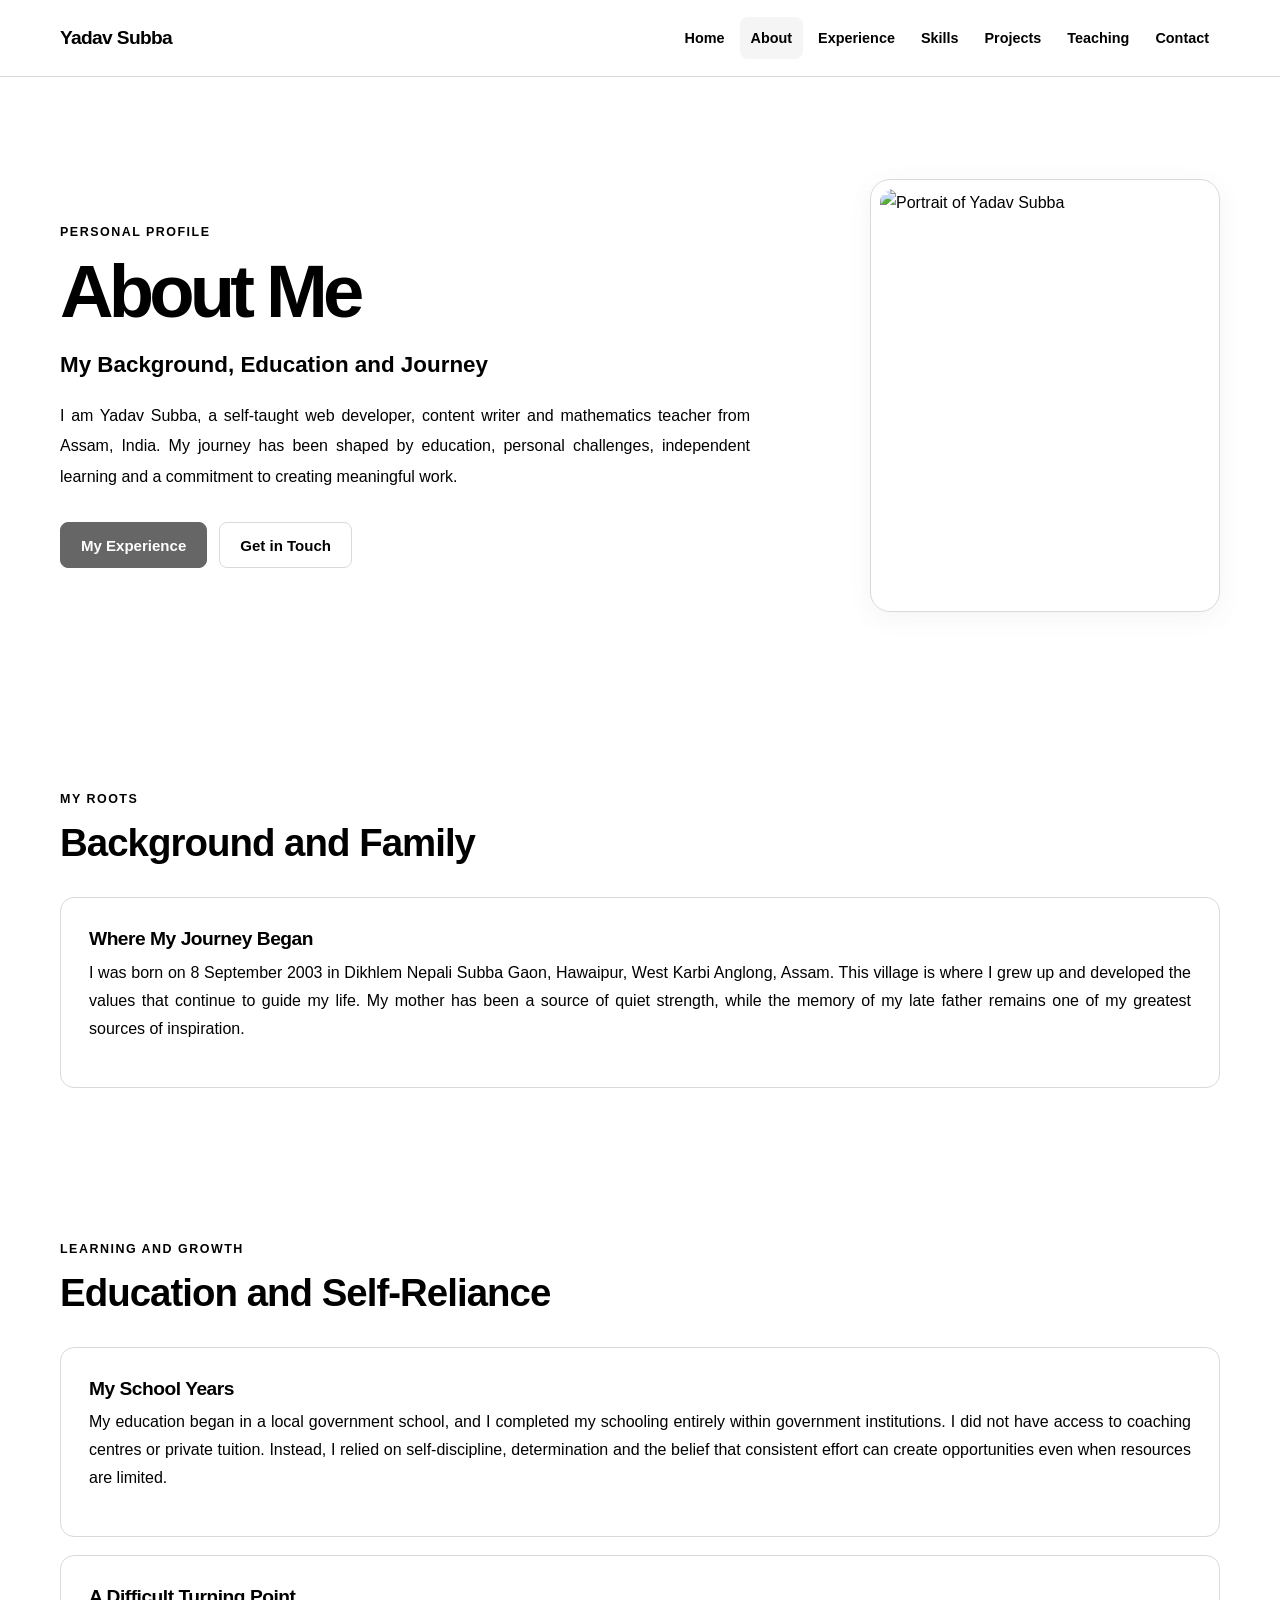
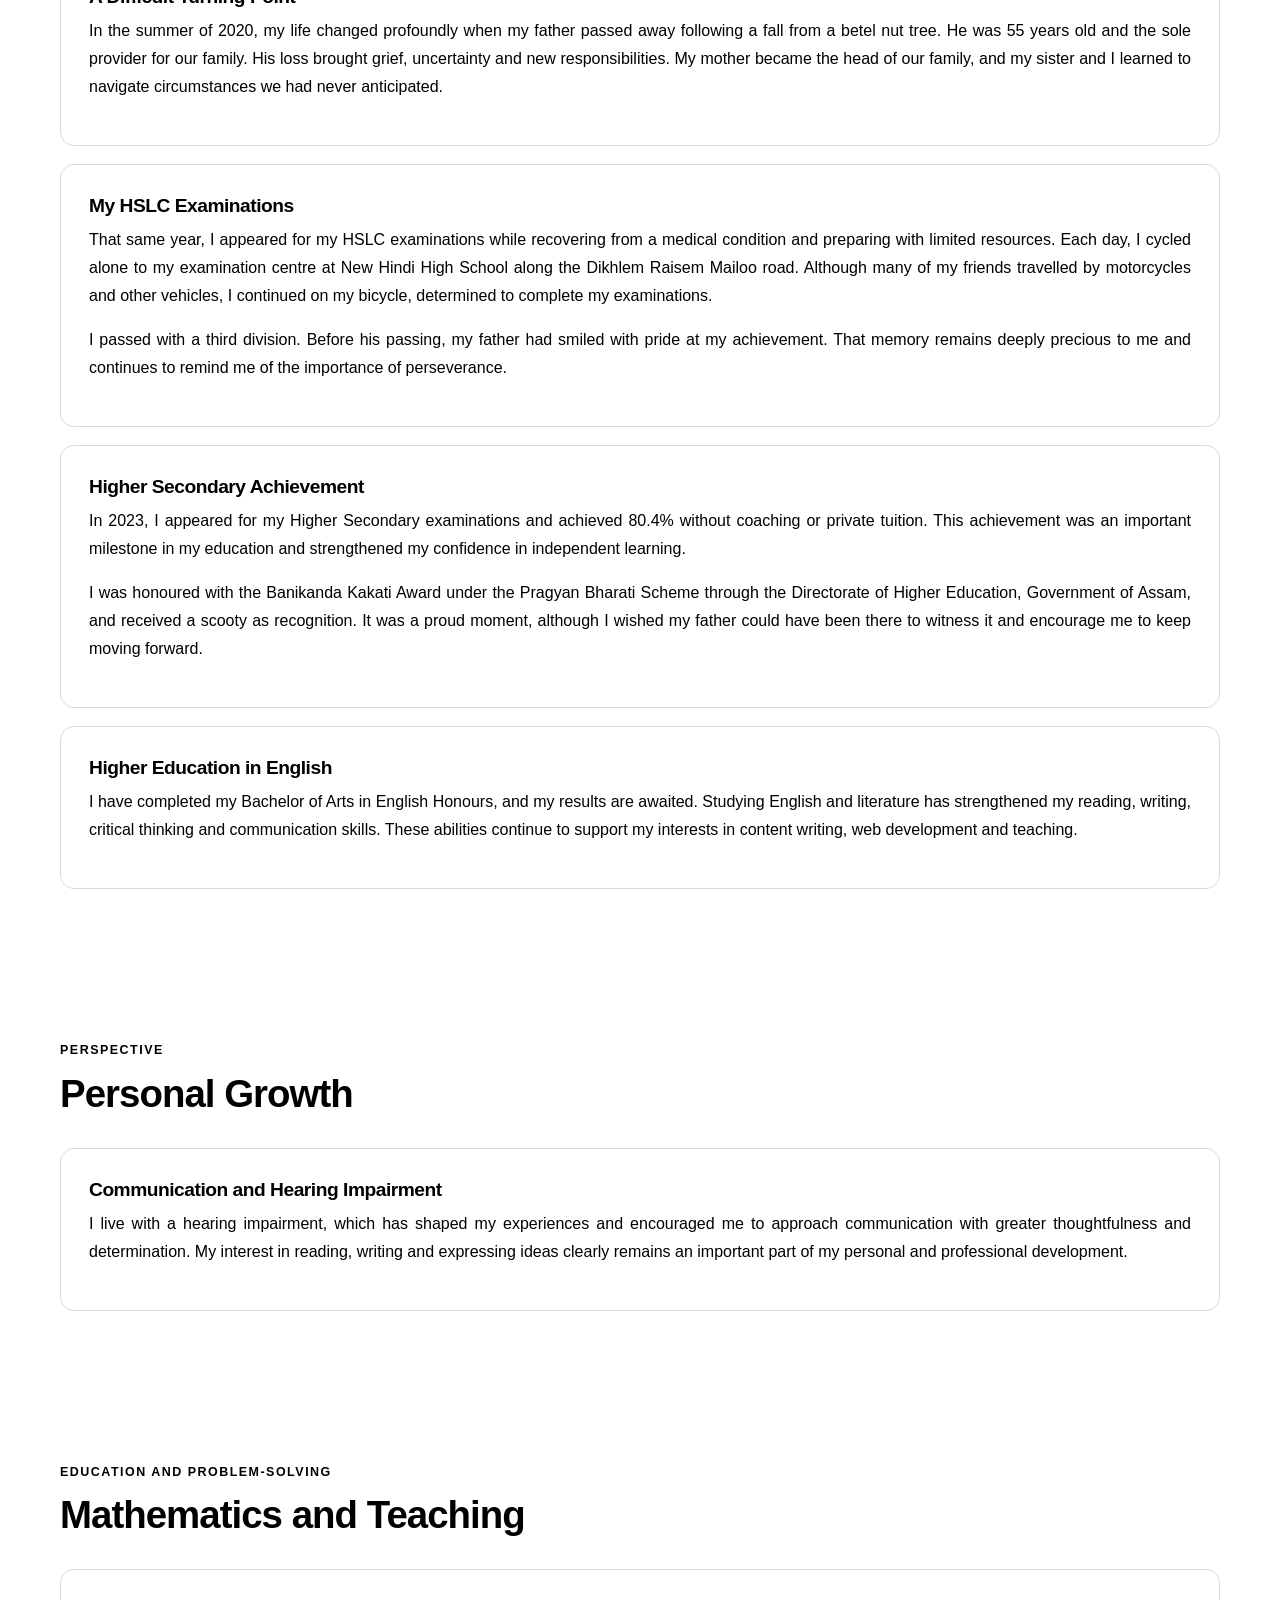
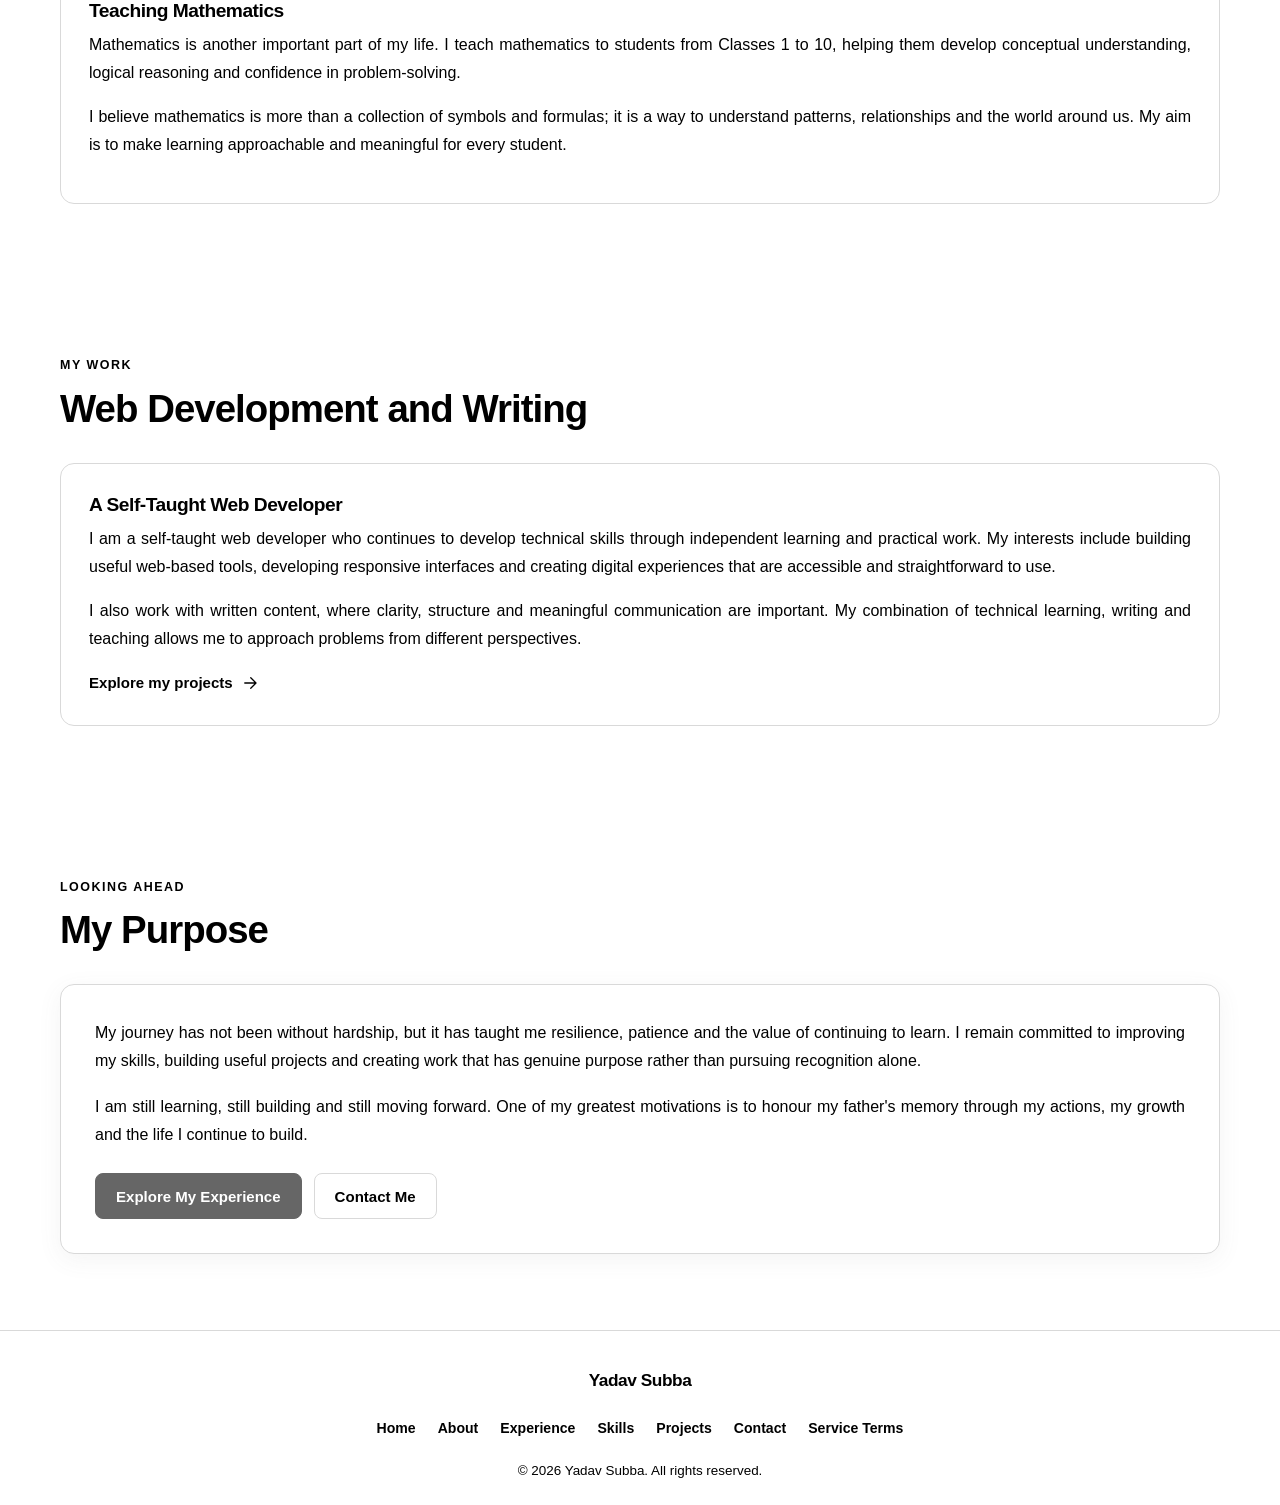
==== about.html @ b0d164ab "Create about.html" ====
<!DOCTYPE html>
<html lang="en">
<head>
  <meta charset="UTF-8">
  <meta name="viewport" content="width=device-width, initial-scale=1.0">

  <title>About Yadav Subba | Background, Education & Journey</title>
  <meta
    name="description"
    content="Learn about Yadav Subba's background, education, personal journey, web development interests, writing and mathematics teaching."
  >
  <meta name="author" content="Yadav Subba">
  <meta name="robots" content="index, follow, max-image-preview:large">
  <meta name="theme-color" content="#FFFFFF">

  <link
    rel="canonical"
    href="https://yadav150.github.io/yadav-subba/about.html"
  >

  <meta property="og:type" content="profile">
  <meta property="og:title" content="About Yadav Subba">
  <meta
    property="og:description"
    content="Discover my background, education, experiences and professional interests."
  >
  <meta
    property="og:url"
    content="https://yadav150.github.io/yadav-subba/about.html"
  >
  <meta
    property="og:image"
    content="https://i.postimg.cc/CL4prhp1/Untitled-design.png"
  >
  <meta property="og:image:alt" content="Portrait of Yadav Subba">

  <meta name="twitter:card" content="summary_large_image">
  <meta name="twitter:title" content="About Yadav Subba">
  <meta
    name="twitter:description"
    content="My background, education, experiences and journey of continuous learning."
  >
  <meta
    name="twitter:image"
    content="https://i.postimg.cc/CL4prhp1/Untitled-design.png"
  >

  <link rel="preconnect" href="https://i.postimg.cc">
  <link rel="stylesheet" href="style.css">
  <script src="script.js" defer></script>
</head>

<body>
  <a class="skip-link" href="#main-content">Skip to main content</a>

  <!-- Consistent portfolio header -->
  <header class="site-header">
    <div class="header-inner">
      <a class="site-title" href="index.html" aria-label="Yadav Subba home">
        Yadav Subba
      </a>

      <button
        class="hamburger"
        type="button"
        aria-label="Open navigation menu"
        aria-controls="primary-navigation"
        aria-expanded="false"
      >
        <span class="hamburger-line" aria-hidden="true"></span>
        <span class="hamburger-line" aria-hidden="true"></span>
        <span class="hamburger-line" aria-hidden="true"></span>
      </button>

      <nav
        class="primary-nav"
        id="primary-navigation"
        aria-label="Main navigation"
      >
        <ul class="nav-list">
          <li><a href="index.html">Home</a></li>
          <li><a href="about.html" aria-current="page">About</a></li>
          <li><a href="experience.html">Experience</a></li>
          <li><a href="skills.html">Skills</a></li>
          <li><a href="projects.html">Projects</a></li>
          <li><a href="index.html#teaching">Teaching</a></li>
          <li><a href="contact.html">Contact</a></li>
        </ul>
      </nav>
    </div>
  </header>

  <main id="main-content">

    <!-- About page introduction -->
    <section class="hero-section" aria-labelledby="about-title">
      <div class="hero-container">
        <div class="hero-content">
          <p class="hero-eyebrow">Personal Profile</p>

          <h1 class="hero-title" id="about-title">About Me</h1>

          <p class="hero-tagline">
            My Background, Education and Journey
          </p>

          <p class="hero-description">
            I am Yadav Subba, a self-taught web developer, content writer
            and mathematics teacher from Assam, India. My journey has been
            shaped by education, personal challenges, independent learning
            and a commitment to creating meaningful work.
          </p>

          <div class="hero-actions">
            <a class="btn" href="experience.html">
              My Experience
            </a>
            <a class="btn btn-secondary" href="contact.html">
              Get in Touch
            </a>
          </div>
        </div>

        <div class="hero-image-wrapper">
          <img
            class="hero-image"
            src="https://i.postimg.cc/CL4prhp1/Untitled-design.png"
            alt="Portrait of Yadav Subba"
            width="600"
            height="750"
            fetchpriority="high"
            decoding="async"
          >
        </div>
      </div>
    </section>

    <!-- Personal background -->
    <section class="section" id="background" aria-labelledby="background-title">
      <div class="container">
        <div class="section-title-bar">
          <p class="section-eyebrow">My Roots</p>
          <h2 id="background-title">Background and Family</h2>
        </div>

        <div class="section-body">
          <article class="experience-card">
            <h3 class="exp-title">Where My Journey Began</h3>

            <p class="exp-description">
              I was born on 8 September 2003 in Dikhlem Nepali Subba Gaon,
              Hawaipur, West Karbi Anglong, Assam. This village is where I
              grew up and developed the values that continue to guide my
              life. My mother has been a source of quiet strength, while
              the memory of my late father remains one of my greatest
              sources of inspiration.
            </p>
          </article>
        </div>
      </div>
    </section>

    <!-- Education -->
    <section class="section" id="education" aria-labelledby="education-title">
      <div class="container">
        <div class="section-title-bar">
          <p class="section-eyebrow">Learning and Growth</p>
          <h2 id="education-title">Education and Self-Reliance</h2>
        </div>

        <div class="section-body">
          <article class="experience-card">
            <h3 class="exp-title">My School Years</h3>

            <p class="exp-description">
              My education began in a local government school, and I
              completed my schooling entirely within government
              institutions. I did not have access to coaching centres or
              private tuition. Instead, I relied on self-discipline,
              determination and the belief that consistent effort can
              create opportunities even when resources are limited.
            </p>
          </article>

          <article class="experience-card">
            <h3 class="exp-title">A Difficult Turning Point</h3>

            <p class="exp-description">
              In the summer of 2020, my life changed profoundly when my
              father passed away following a fall from a betel nut tree.
              He was 55 years old and the sole provider for our family.
              His loss brought grief, uncertainty and new responsibilities.
              My mother became the head of our family, and my sister and I
              learned to navigate circumstances we had never anticipated.
            </p>
          </article>

          <article class="experience-card">
            <h3 class="exp-title">My HSLC Examinations</h3>

            <p class="exp-description">
              That same year, I appeared for my HSLC examinations while
              recovering from a medical condition and preparing with
              limited resources. Each day, I cycled alone to my examination
              centre at New Hindi High School along the Dikhlem Raisem
              Mailoo road. Although many of my friends travelled by
              motorcycles and other vehicles, I continued on my bicycle,
              determined to complete my examinations.
            </p>

            <p class="exp-description">
              I passed with a third division. Before his passing, my father
              had smiled with pride at my achievement. That memory remains
              deeply precious to me and continues to remind me of the
              importance of perseverance.
            </p>
          </article>

          <article class="experience-card">
            <h3 class="exp-title">Higher Secondary Achievement</h3>

            <p class="exp-description">
              In 2023, I appeared for my Higher Secondary examinations and
              achieved 80.4% without coaching or private tuition. This
              achievement was an important milestone in my education and
              strengthened my confidence in independent learning.
            </p>

            <p class="exp-description">
              I was honoured with the Banikanda Kakati Award under the
              Pragyan Bharati Scheme through the Directorate of Higher
              Education, Government of Assam, and received a scooty as
              recognition. It was a proud moment, although I wished my
              father could have been there to witness it and encourage me
              to keep moving forward.
            </p>
          </article>

          <article class="experience-card">
            <h3 class="exp-title">Higher Education in English</h3>

            <p class="exp-description">
              I have completed my Bachelor of Arts in English Honours, and
              my results are awaited. Studying English and literature has
              strengthened my reading, writing, critical thinking and
              communication skills. These abilities continue to support
              my interests in content writing, web development and
              teaching.
            </p>
          </article>
        </div>
      </div>
    </section>

    <!-- Personal development -->
    <section
      class="section"
      id="personal-growth"
      aria-labelledby="personal-growth-title"
    >
      <div class="container">
        <div class="section-title-bar">
          <p class="section-eyebrow">Perspective</p>
          <h2 id="personal-growth-title">Personal Growth</h2>
        </div>

        <div class="section-body">
          <article class="experience-card">
            <h3 class="exp-title">Communication and Hearing Impairment</h3>

            <p class="exp-description">
              I live with a hearing impairment, which has shaped my
              experiences and encouraged me to approach communication
              with greater thoughtfulness and determination. My interest
              in reading, writing and expressing ideas clearly remains an
              important part of my personal and professional development.
            </p>
          </article>
        </div>
      </div>
    </section>

    <!-- Mathematics and teaching -->
    <section
      class="section"
      id="teaching"
      aria-labelledby="teaching-title"
    >
      <div class="container">
        <div class="section-title-bar">
          <p class="section-eyebrow">Education and Problem-Solving</p>
          <h2 id="teaching-title">Mathematics and Teaching</h2>
        </div>

        <div class="section-body">
          <article class="experience-card">
            <h3 class="exp-title">Teaching Mathematics</h3>

            <p class="exp-description">
              Mathematics is another important part of my life. I teach
              mathematics to students from Classes 1 to 10, helping them
              develop conceptual understanding, logical reasoning and
              confidence in problem-solving.
            </p>

            <p class="exp-description">
              I believe mathematics is more than a collection of symbols
              and formulas; it is a way to understand patterns,
              relationships and the world around us. My aim is to make
              learning approachable and meaningful for every student.
            </p>
          </article>
        </div>
      </div>
    </section>

    <!-- Professional interests -->
    <section
      class="section"
      id="professional-interests"
      aria-labelledby="professional-title"
    >
      <div class="container">
        <div class="section-title-bar">
          <p class="section-eyebrow">My Work</p>
          <h2 id="professional-title">Web Development and Writing</h2>
        </div>

        <div class="section-body">
          <article class="experience-card">
            <h3 class="exp-title">A Self-Taught Web Developer</h3>

            <p class="exp-description">
              I am a self-taught web developer who continues to develop
              technical skills through independent learning and practical
              work. My interests include building useful web-based tools,
              developing responsive interfaces and creating digital
              experiences that are accessible and straightforward to use.
            </p>

            <p class="exp-description">
              I also work with written content, where clarity, structure
              and meaningful communication are important. My combination
              of technical learning, writing and teaching allows me to
              approach problems from different perspectives.
            </p>

            <a class="read-more" href="projects.html">
              Explore my projects
              <svg
                class="link-icon"
                viewBox="0 0 24 24"
                width="18"
                height="18"
                fill="none"
                aria-hidden="true"
              >
                <path
                  d="M5 12h14M13 5l7 7-7 7"
                  stroke="currentColor"
                  stroke-width="1.7"
                  stroke-linecap="round"
                  stroke-linejoin="round"
                />
              </svg>
            </a>
          </article>
        </div>
      </div>
    </section>

    <!-- Closing statement -->
    <section
      class="section"
      id="purpose"
      aria-labelledby="purpose-title"
    >
      <div class="container">
        <div class="section-title-bar">
          <p class="section-eyebrow">Looking Ahead</p>
          <h2 id="purpose-title">My Purpose</h2>
        </div>

        <div class="content-box">
          <p>
            My journey has not been without hardship, but it has taught me
            resilience, patience and the value of continuing to learn.
            I remain committed to improving my skills, building useful
            projects and creating work that has genuine purpose rather
            than pursuing recognition alone.
          </p>

          <p>
            I am still learning, still building and still moving forward.
            One of my greatest motivations is to honour my father's memory
            through my actions, my growth and the life I continue to build.
          </p>

          <div class="contact-actions">
            <a class="btn" href="experience.html">Explore My Experience</a>
            <a class="btn btn-secondary" href="contact.html">Contact Me</a>
          </div>
        </div>
      </div>
    </section>

  </main>

  <!-- Consistent portfolio footer -->
  <footer class="site-footer">
    <div class="footer-inner">
      <a class="footer-brand" href="index.html">Yadav Subba</a>

      <nav class="footer-links" aria-label="Footer navigation">
        <a href="index.html">Home</a>
        <a href="about.html">About</a>
        <a href="experience.html">Experience</a>
        <a href="skills.html">Skills</a>
        <a href="projects.html">Projects</a>
        <a href="contact.html">Contact</a>
        <a href="service-terms.html">Service Terms</a>
      </nav>

      <p class="footer-copy">
        &copy; <span id="current-year">2026</span> Yadav Subba.
        All rights reserved.
      </p>
    </div>
  </footer>

</body>
</html>
---- style.css ----
/* =========================================================
   YADAV SUBBA — SHARED PORTFOLIO STYLESHEET
   Background: White
   Primary grey: #666666 (60% black)
   No accent colours
   ========================================================= */

/* ---------- 1. DESIGN TOKENS ---------- */

:root {
  color-scheme: light;

  --white: #FFFFFF;
  --grey-60: #666666;
  --grey-50: #808080;
  --grey-40: #999999;
  --grey-25: #BFBFBF;
  --grey-15: #D9D9D9;
  --grey-10: #E6E6E6;
  --grey-05: #F5F5F5;

  --text-primary: #000000;
  --text-secondary: #000000;
  --border-color: var(--grey-15);
  --surface-color: var(--white);
  --soft-surface: var(--grey-05);

  --font-family: Arial, Helvetica, sans-serif;

  --container-width: 1160px;
  --header-height: 76px;

  --radius-small: 8px;
  --radius-medium: 14px;
  --radius-large: 20px;

  --shadow-soft: 0 6px 24px rgba(102, 102, 102, 0.07);
  --shadow-hover: 0 12px 30px rgba(102, 102, 102, 0.12);

  --transition-fast: 180ms ease;
  --transition-normal: 280ms ease;
  --transition-slow: 450ms ease;
}

/* ---------- 2. RESET ---------- */

*,
*::before,
*::after {
  box-sizing: border-box;
}

html {
  scroll-behavior: smooth;
  scroll-padding-top: calc(var(--header-height) + 20px);
  -webkit-text-size-adjust: 100%;
}

body {
  margin: 0;
  background: var(--white);
  color: var(--text-primary);
  font-family: var(--font-family);
  font-size: 16px;
  line-height: 1.75;
  -webkit-font-smoothing: antialiased;
  text-rendering: optimizeLegibility;
}

body,
button,
input,
textarea,
select {
  font-family: var(--font-family);
}

button,
input,
textarea,
select {
  font-size: inherit;
}

button,
a {
  -webkit-tap-highlight-color: transparent;
}

img,
svg {
  display: block;
  max-width: 100%;
}

img {
  height: auto;
}

a {
  color: inherit;
  text-decoration: none;
  transition:
    color var(--transition-fast),
    background-color var(--transition-fast);
}

button:focus-visible,
a:focus-visible,
input:focus-visible,
textarea:focus-visible,
select:focus-visible {
  outline: 2px solid var(--grey-60);
  outline-offset: 4px;
}

::selection {
  color: var(--white);
  background: var(--grey-60);
}

button {
  font: inherit;
}

h1,
h2,
h3,
h4,
p,
ul,
ol,
dl {
  margin-top: 0;
}

p {
  margin-bottom: 18px;
  color: var(--text-primary);
  text-align: justify;
  text-justify: inter-word;
  overflow-wrap: anywhere;
}

h1,
h2,
h3,
h4 {
  color: #000000;;
  font-weight: 700;
  line-height: 1.3;
  overflow-wrap: anywhere;
}

h1 {
  letter-spacing: -0.045em;
}

h2,
h3 {
  letter-spacing: -0.025em;
}

ul,
ol {
  color: var(--text-primary);
}

/* ---------- 3. SHARED CONTAINERS ---------- */

.container,
.header-inner,
.hero-container,
.footer-inner {
  width: min(var(--container-width), calc(100% - 48px));
  margin-inline: auto;
}

main {
  min-width: 0;
}

section {
  scroll-margin-top: calc(var(--header-height) + 20px);
}

.section {
  padding-block: 76px;
  background: var(--white);
}

.section-body {
  width: 100%;
  min-width: 0;
}

.section-title-bar {
  margin-bottom: 30px;
}

.section-title-bar h2 {
  margin: 0;
  font-size: clamp(1.8rem, 3vw, 2.5rem);
  font-weight: 700;
  line-height: 1.25;
}

.section-eyebrow,
.hero-eyebrow {
  margin-bottom: 10px;
  color: #000000;
  font-size: 0.78rem;
  font-weight: 700;
  letter-spacing: 0.12em;
  line-height: 1.5;
  text-align: left;
  text-transform: uppercase;
}

.content-box {
  min-width: 0;
  padding: clamp(22px, 4vw, 34px);
  background: var(--white);
  border: 1px solid var(--border-color);
  border-radius: var(--radius-medium);
  box-shadow: var(--shadow-soft);
}

.content-box > :last-child {
  margin-bottom: 0;
}

.section-link {
  margin-top: 26px;
}

/* ---------- 4. SKIP LINK ---------- */

.skip-link {
  position: fixed;
  z-index: 2000;
  top: 12px;
  left: 12px;
  padding: 10px 16px;
  color: var(--white);
  background: var(--grey-60);
  border-radius: var(--radius-small);
  transform: translateY(-150%);
  transition: transform var(--transition-fast);
}

.skip-link:focus {
  transform: translateY(0);
}

/* ---------- 5. HEADER ---------- */

.site-header {
  position: sticky;
  z-index: 1000;
  top: 0;
  width: 100%;
  background: rgba(255, 255, 255, 0.97);
  border-bottom: 1px solid var(--border-color);
  backdrop-filter: blur(12px);
  -webkit-backdrop-filter: blur(12px);
}

.header-inner {
  position: relative;
  display: flex;
  min-height: var(--header-height);
  align-items: center;
  justify-content: space-between;
  gap: 28px;
}

.site-title {
  flex-shrink: 0;
  color: #000000;;
  font-size: 1.2rem;
  font-weight: 700;
  letter-spacing: -0.035em;
  line-height: 1.3;
}

.site-title:hover,
.footer-brand:hover {
  color: #000000;
}

/* ---------- 6. DESKTOP NAVIGATION ---------- */

.primary-nav {
  display: flex;
  align-items: center;
  min-width: 0;
}

.nav-list {
  display: flex;
  align-items: center;
  justify-content: flex-end;
  flex-wrap: wrap;
  gap: 4px;
  padding: 0;
  margin: 0;
  list-style: none;
}

.nav-list li {
  padding: 0;
  margin: 0;
}

.nav-list a {
  display: inline-flex;
  min-height: 42px;
  align-items: center;
  justify-content: center;
  padding: 8px 11px;
  color: #000000;
  border-radius: var(--radius-small);
  font-size: 0.9rem;
  font-weight: 600;
  line-height: 1.4;
  white-space: nowrap;
  transition:
    color var(--transition-fast),
    background-color var(--transition-fast);
}

.nav-list a:hover,
.nav-list a[aria-current="page"] {
  color: #000000;;
  background: var(--grey-05);
}

/* ---------- 7. HAMBURGER ---------- */

.hamburger {
  display: none;
  width: 44px;
  height: 44px;
  flex: 0 0 44px;
  flex-direction: column;
  align-items: center;
  justify-content: center;
  gap: 5px;
  padding: 9px;
  background: var(--white);
  border: 1px solid var(--border-color);
  border-radius: var(--radius-small);
  cursor: pointer;
}

.hamburger-line {
  display: block;
  width: 21px;
  height: 2px;
  background: var(--grey-60);
  border-radius: 4px;
  transition:
    transform var(--transition-normal),
    opacity var(--transition-fast);
}

.hamburger.is-open .hamburger-line:first-child {
  transform: translateY(7px) rotate(45deg);
}

.hamburger.is-open .hamburger-line:nth-child(2) {
  opacity: 0;
}

.hamburger.is-open .hamburger-line:last-child {
  transform: translateY(-7px) rotate(-45deg);
}

/* ---------- 8. HERO ---------- */

.hero-section {
  padding-block: clamp(60px, 8vw, 112px);
  background: var(--white);
  overflow: clip;
}

.hero-container {
  display: grid;
  grid-template-columns: minmax(0, 1.3fr) minmax(240px, 0.7fr);
  align-items: center;
  gap: clamp(36px, 7vw, 90px);
}

.hero-content {
  min-width: 0;
  animation: hero-appear 650ms ease both;
}

.hero-title {
  margin-bottom: 16px;
  color: #000000;;
  font-size: clamp(2.5rem, 5.8vw, 4.7rem);
  font-weight: 800;
  line-height: 1.08;
  letter-spacing: -0.065em;
}

.hero-tagline {
  max-width: 640px;
  margin-bottom: 18px;
  color: #000000;
  font-size: clamp(1.05rem, 2.2vw, 1.4rem);
  font-weight: 600;
  line-height: 1.55;
  text-align: left;
}

.hero-description {
  max-width: 690px;
  margin-bottom: 0;
  font-size: 1rem;
  line-height: 1.9;
}

.hero-actions {
  display: flex;
  align-items: center;
  flex-wrap: wrap;
  gap: 12px;
  margin-top: 30px;
}

.hero-image-wrapper {
  width: 100%;
  max-width: 350px;
  justify-self: end;
  padding: 9px;
  background: var(--white);
  border: 1px solid var(--border-color);
  border-radius: var(--radius-large);
  box-shadow: var(--shadow-soft);
  animation: image-appear 850ms ease both;
}

.hero-image {
  width: 100%;
  aspect-ratio: 4 / 5;
  object-fit: cover;
  object-position: center;
  background: var(--white);
  border-radius: calc(var(--radius-large) - 6px);
}

/* ---------- 9. BUTTONS ---------- */

.btn {
  display: inline-flex;
  min-height: 46px;
  align-items: center;
  justify-content: center;
  gap: 8px;
  padding: 11px 20px;
  color: var(--white);
  background: var(--grey-60);
  border: 1px solid var(--grey-60);
  border-radius: var(--radius-small);
  font-size: 0.94rem;
  font-weight: 600;
  line-height: 1.4;
  text-align: center;
  cursor: pointer;
  transition:
    color var(--transition-normal),
    background-color var(--transition-normal),
    border-color var(--transition-normal),
    transform var(--transition-normal),
    box-shadow var(--transition-normal);
}

.btn:hover {
  color: var(--white);
  background: var(--grey-50);
  border-color: #000000;
  transform: translateY(-2px);
  box-shadow: var(--shadow-soft);
}

.btn:active {
  transform: translateY(0);
}

.btn-secondary {
  color: #000000;;
  background: var(--white);
  border-color: var(--border-color);
}

.btn-secondary:hover {
  color: #000000;;
  background: var(--grey-05);
  border-color: var(--grey-25);
}

/* ---------- 10. READ MORE LINKS ---------- */

.read-more {
  display: inline-flex;
  width: fit-content;
  max-width: 100%;
  align-items: center;
  justify-content: flex-start;
  gap: 8px;
  color: #000000;;
  font-size: 0.94rem;
  font-weight: 700;
  line-height: 1.6;
  overflow-wrap: anywhere;
}

.read-more:hover {
  color: #000000;
}

.link-icon {
  width: 18px;
  height: 18px;
  flex-shrink: 0;
  transition: transform var(--transition-fast);
}

.read-more:hover .link-icon,
.project-link-label:hover .link-icon {
  transform: translateX(3px);
}

/* ---------- 11. EXPERIENCE ---------- */

.experience-card {
  min-width: 0;
  padding: clamp(20px, 3.5vw, 28px);
  margin-bottom: 18px;
  background: var(--white);
  border: 1px solid var(--border-color);
  border-radius: var(--radius-medium);
  transition:
    transform var(--transition-normal),
    border-color var(--transition-normal),
    box-shadow var(--transition-normal);
}

.experience-card:last-of-type {
  margin-bottom: 0;
}

.experience-card:hover {
  transform: translateY(-3px);
  border-color: var(--grey-25);
  box-shadow: var(--shadow-hover);
}

.experience-card-header {
  display: flex;
  align-items: flex-start;
  justify-content: space-between;
  gap: 20px;
  margin-bottom: 14px;
}

.exp-title {
  margin-bottom: 6px;
  font-size: 1.2rem;
  line-height: 1.4;
}

.exp-role {
  margin: 0;
  color: #000000;
  font-size: 0.95rem;
  font-weight: 600;
  text-align: left;
}

.exp-duration {
  flex: 0 0 auto;
  margin: 0;
  padding: 5px 11px;
  color: #000000;;
  background: var(--white);
  border: 1px solid var(--border-color);
  border-radius: 999px;
  font-size: 0.8rem;
  line-height: 1.5;
  text-align: left;
}

.exp-description {
  margin-bottom: 16px;
}

/* ---------- 12. SKILLS GRID ---------- */

.skills-grid {
  display: grid;
  grid-template-columns: repeat(3, minmax(0, 1fr));
  gap: 18px;
}

.skill-card {
  min-width: 0;
  padding: 24px;
  background: var(--white);
  border: 1px solid var(--border-color);
  border-radius: var(--radius-medium);
  transition:
    transform var(--transition-normal),
    border-color var(--transition-normal),
    box-shadow var(--transition-normal);
}

.skill-card:hover {
  transform: translateY(-3px);
  border-color: var(--grey-25);
  box-shadow: var(--shadow-hover);
}

.skill-name {
  margin-bottom: 10px;
  font-size: 1.08rem;
  line-height: 1.45;
}

.skill-desc {
  margin-bottom: 0;
  font-size: 0.94rem;
  line-height: 1.8;
}

/* ---------- 13. PROJECTS GRID ---------- */

.projects-grid {
  display: grid;
  grid-template-columns: repeat(2, minmax(0, 1fr));
  align-items: stretch;
  gap: 20px;
}

.project-card {
  display: flex;
  min-width: 0;
  flex-direction: column;
  align-items: flex-start;
  padding: clamp(21px, 3vw, 28px);
  background: var(--white);
  border: 1px solid var(--border-color);
  border-radius: var(--radius-medium);
  transition:
    transform var(--transition-normal),
    border-color var(--transition-normal),
    box-shadow var(--transition-normal);
}

.project-card:hover {
  transform: translateY(-3px);
  border-color: var(--grey-25);
  box-shadow: var(--shadow-hover);
}

.project-name {
  margin-bottom: 12px;
  font-size: 1.2rem;
  line-height: 1.4;
}

.project-desc {
  margin-bottom: 22px;
  font-size: 0.95rem;
  line-height: 1.85;
}

.project-link-label {
  display: inline-flex;
  align-items: center;
  gap: 8px;
  margin-top: auto;
  color: #000000;;
  font-size: 0.93rem;
  font-weight: 700;
  line-height: 1.6;
  text-decoration: underline;
  text-decoration-color: var(--grey-25);
  text-underline-offset: 5px;
}

.project-link-label:hover {
  color: #000000;
  text-decoration-color: #000000;
}

/* ---------- 14. CONTACT ---------- */

.contact-intro {
  margin-bottom: 24px;
}

.contact-details {
  display: grid;
  grid-template-columns: repeat(2, minmax(0, 1fr));
  gap: 14px;
  margin: 0;
}

.contact-details > div {
  min-width: 0;
  padding: 18px;
  background: var(--white);
  border: 1px solid var(--border-color);
  border-radius: var(--radius-small);
}

.contact-details dt {
  margin-bottom: 5px;
  color: #000000;
  font-size: 0.83rem;
  font-weight: 700;
  text-align: left;
}

.contact-details dd {
  margin: 0;
  color: #000000;;
  font-weight: 600;
  overflow-wrap: anywhere;
  word-break: break-word;
}

.contact-details a {
  text-decoration: underline;
  text-decoration-color: var(--grey-25);
  text-underline-offset: 4px;
}

.contact-details a:hover {
  color: #000000;
}

.contact-actions {
  display: flex;
  flex-wrap: wrap;
  gap: 12px;
  margin-top: 24px;
}

/* ---------- 15. FOOTER ---------- */

.site-footer {
  padding: 34px 0 22px;
  background: var(--white);
  border-top: 1px solid var(--border-color);
}

.footer-inner {
  display: flex;
  flex-direction: column;
  align-items: center;
  gap: 20px;
  text-align: center;
}

.footer-brand {
  color: #000000;;
  font-size: 1.08rem;
  font-weight: 700;
  letter-spacing: -0.025em;
}

.footer-links {
  display: flex;
  align-items: center;
  justify-content: center;
  flex-wrap: wrap;
  gap: 10px 22px;
}

.footer-links a {
  color: #000000;
  font-size: 0.88rem;
  font-weight: 600;
}

.footer-links a:hover {
  color: #000000;;
  text-decoration: underline;
  text-underline-offset: 4px;
}

.footer-copy {
  margin: 0;
  color: #000000;
  font-size: 0.84rem;
  line-height: 1.7;
  text-align: center;
}

/* ---------- 16. OPTIONAL TABLES ON FUTURE PAGES ---------- */

.table-wrapper,
.table-scroll {
  width: 100%;
  max-width: 100%;
  overflow-x: auto;
  overscroll-behavior-x: contain;
}

.section table {
  width: 100%;
  border-collapse: collapse;
}

.section th,
.section td {
  padding: 12px 15px;
  border: 1px solid var(--border-color);
  text-align: left;
  vertical-align: top;
}

.section th {
  color: #000000;;
  background: var(--grey-05);
  font-weight: 700;
}

.section td {
  color: #000000;;
}

/* ---------- 17. ANIMATION ---------- */

@keyframes hero-appear {
  from {
    opacity: 0;
    transform: translateY(12px);
  }

  to {
    opacity: 1;
    transform: translateY(0);
  }
}

@keyframes image-appear {
  from {
    opacity: 0;
    transform: translateY(8px);
  }

  to {
    opacity: 1;
    transform: translateY(0);
  }
}

/* JavaScript activates these only when animation is supported. */

.reveal-ready {
  opacity: 0;
  transform: translateY(14px);
  transition:
    opacity 450ms ease,
    transform 450ms ease;
}

.reveal-ready.is-visible {
  opacity: 1;
  transform: translateY(0);
}

/* ---------- 18. TABLET ---------- */

@media (max-width: 1000px) {
  .skills-grid {
    grid-template-columns: repeat(2, minmax(0, 1fr));
  }

  .hero-container {
    grid-template-columns: minmax(0, 1.2fr) minmax(220px, 0.8fr);
    gap: 34px;
  }

  .nav-list {
    gap: 2px;
  }

  .nav-list a {
    padding-inline: 9px;
    font-size: 0.84rem;
  }

  .section {
    padding-block: 64px;
  }
}

/* ---------- 19. MOBILE NAVIGATION ---------- */

@media (max-width: 860px) {
  :root {
    --header-height: 70px;
  }

  .header-inner {
    gap: 16px;
  }

  .hamburger {
    display: flex;
  }

  .primary-nav {
    position: absolute;
    top: 100%;
    right: 0;
    left: 0;
    display: none;
    align-items: stretch;
    max-height: calc(100dvh - var(--header-height) - 12px);
    overflow-y: auto;
    padding: 10px;
    background: var(--white);
    border: 1px solid var(--border-color);
    border-top: 0;
    border-radius: 0 0 var(--radius-medium) var(--radius-medium);
    box-shadow: var(--shadow-soft);
  }

  .primary-nav.active {
    display: flex;
    animation: nav-appear 180ms ease both;
  }

  .nav-list {
    display: flex;
    width: 100%;
    flex-direction: column;
    align-items: stretch;
    justify-content: flex-start;
    gap: 3px;
  }

  .nav-list li {
    width: 100%;
  }

  .nav-list a {
    display: flex;
    width: 100%;
    min-height: 44px;
    justify-content: flex-start;
    padding: 10px 13px;
    font-size: 0.95rem;
    white-space: normal;
  }

  .hero-section {
    padding-block: 56px 64px;
  }

  .hero-container {
    grid-template-columns: minmax(0, 1fr);
    gap: 30px;
  }

  .hero-image-wrapper {
    width: min(65%, 290px);
    justify-self: center;
  }

  .hero-content {
    order: 2;
  }

  .hero-image-wrapper {
    order: 1;
  }

  .hero-title {
    font-size: clamp(2.4rem, 7vw, 3.7rem);
  }

  .projects-grid {
    gap: 16px;
  }
}

@keyframes nav-appear {
  from {
    opacity: 0;
    transform: translateY(-4px);
  }

  to {
    opacity: 1;
    transform: translateY(0);
  }
}

/* ---------- 20. SMALL MOBILE ---------- */

@media (max-width: 560px) {
  .container,
  .header-inner,
  .hero-container,
  .footer-inner {
    width: calc(100% - 32px);
  }

  body {
    font-size: 15px;
    line-height: 1.75;
  }

  .site-title {
    max-width: calc(100% - 58px);
    font-size: 1.08rem;
  }

  .hero-section {
    padding-block: 40px 48px;
  }

  .hero-container {
    gap: 25px;
  }

  .hero-image-wrapper {
    width: min(76%, 250px);
  }

  .hero-title {
    font-size: clamp(2.25rem, 10vw, 3.2rem);
  }

  .hero-tagline {
    font-size: 1.05rem;
  }

  .hero-description {
    font-size: 0.96rem;
  }

  .hero-actions,
  .contact-actions {
    align-items: stretch;
    flex-direction: column;
  }

  .hero-actions .btn,
  .contact-actions .btn {
    width: 100%;
  }

  .section {
    padding-block: 46px;
  }

  .section-title-bar {
    margin-bottom: 22px;
  }

  .section-title-bar h2 {
    font-size: 1.85rem;
  }

  .content-box {
    padding: 20px;
  }

  .experience-card {
    padding: 20px;
  }

  .experience-card-header {
    flex-direction: column;
    gap: 10px;
  }

  .exp-duration {
    max-width: 100%;
    white-space: normal;
  }

  .skills-grid,
  .projects-grid,
  .contact-details {
    grid-template-columns: minmax(0, 1fr);
  }

  .skill-card,
  .project-card {
    padding: 20px;
  }

  .footer-links {
    gap: 12px 16px;
  }
}

/* ---------- 21. VERY SMALL SCREENS ---------- */

@media (max-width: 360px) {
  .container,
  .header-inner,
  .hero-container,
  .footer-inner {
    width: calc(100% - 24px);
  }

  .hero-title {
    font-size: 2.1rem;
  }

  .hero-image-wrapper {
    width: min(82%, 220px);
  }

  .section-title-bar h2 {
    font-size: 1.65rem;
  }

  .content-box,
  .experience-card,
  .skill-card,
  .project-card {
    padding: 16px;
  }

  .btn {
    padding-inline: 14px;
  }
}

/* ---------- 22. REDUCED MOTION ACCESSIBILITY ---------- */

@media (prefers-reduced-motion: reduce) {
  html {
    scroll-behavior: auto;
  }

  *,
  *::before,
  *::after {
    animation-duration: 0.01ms !important;
    animation-iteration-count: 1 !important;
    transition-duration: 0.01ms !important;
  }

  .reveal-ready,
  .reveal-ready.is-visible {
    opacity: 1;
    transform: none;
  }
}
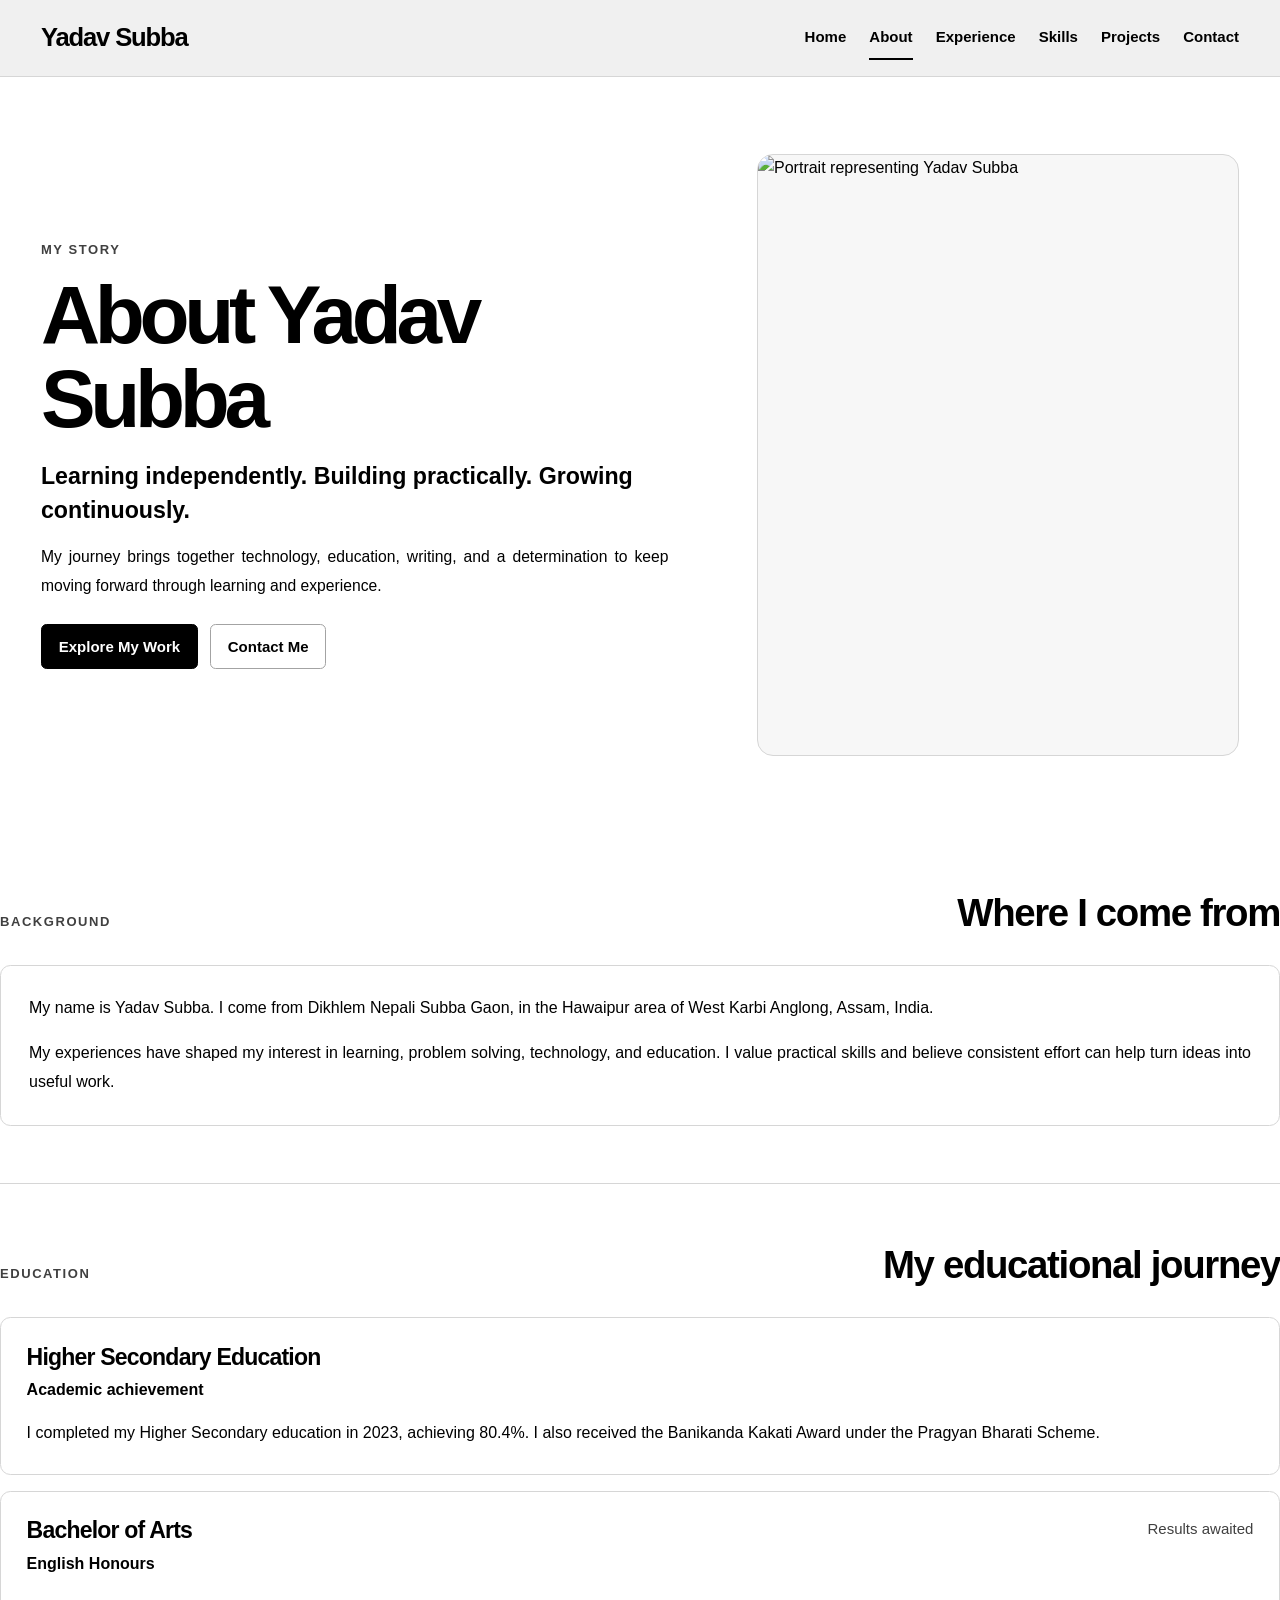
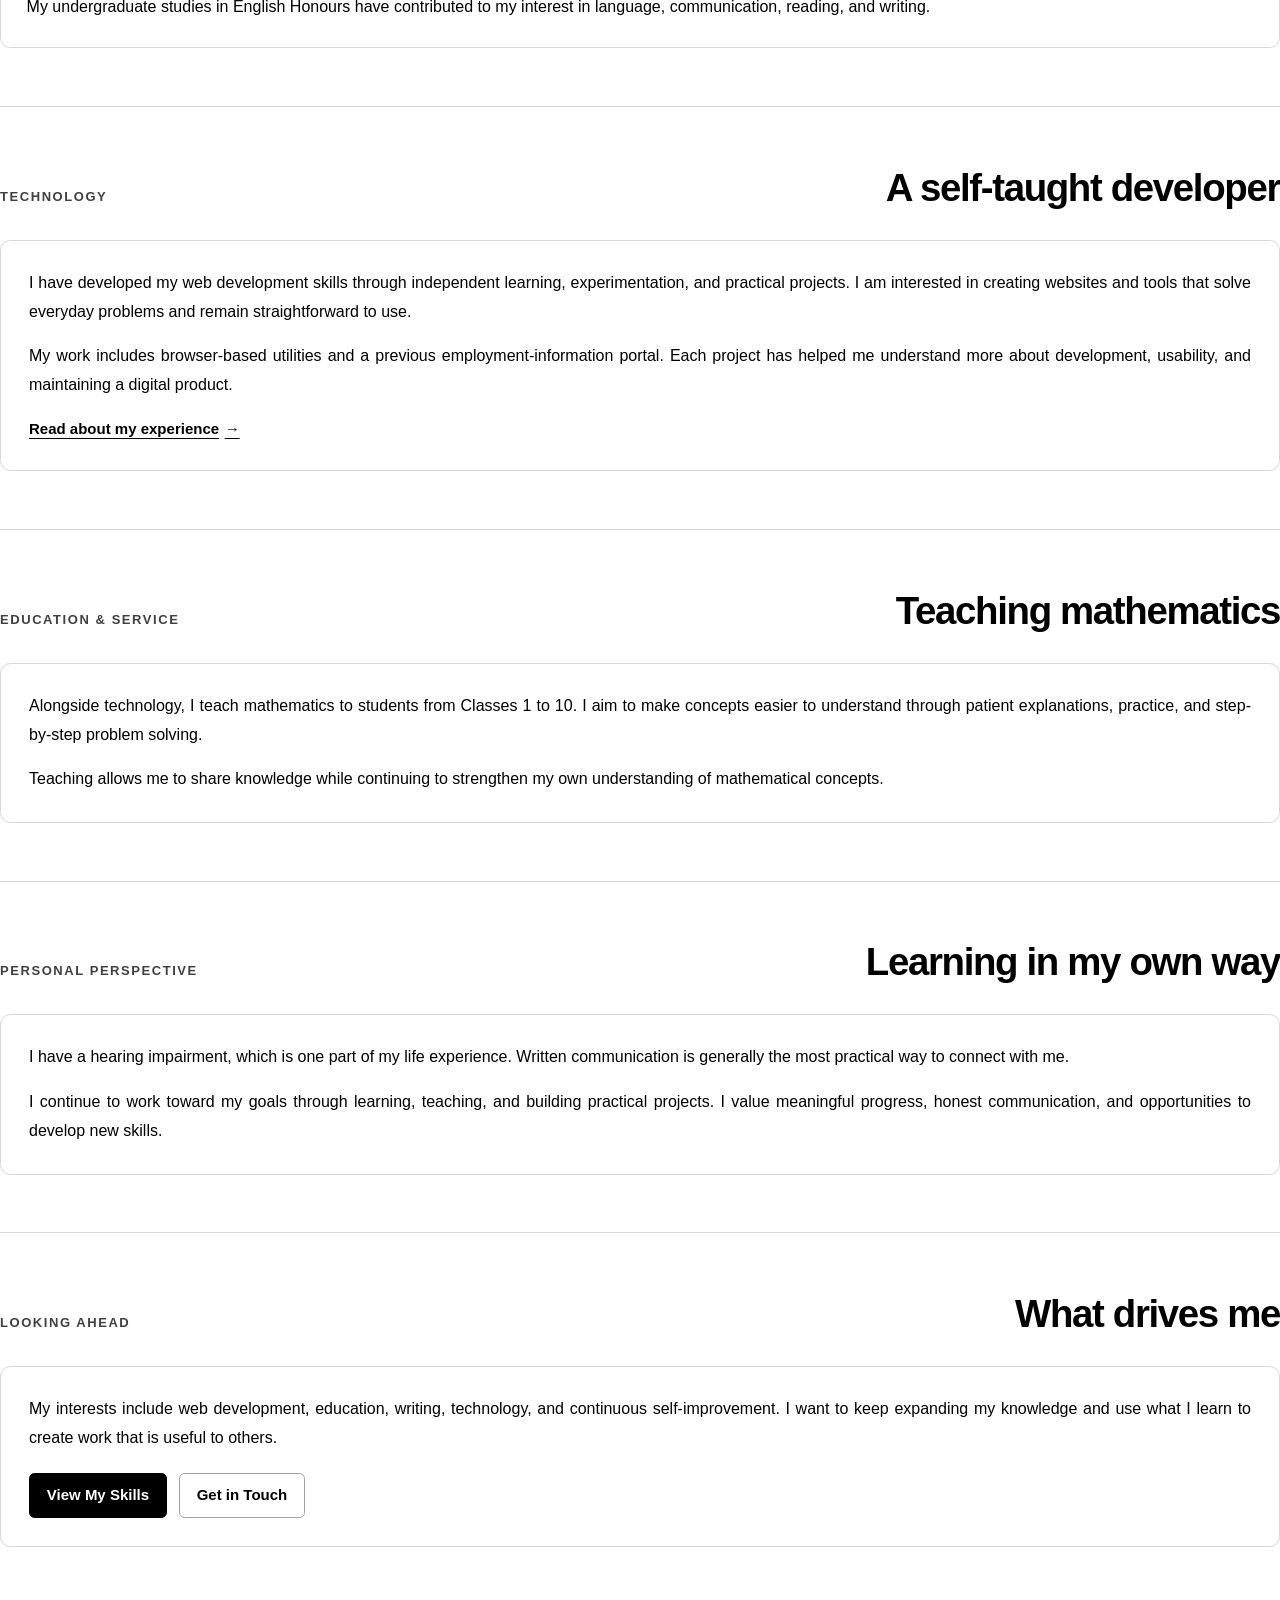
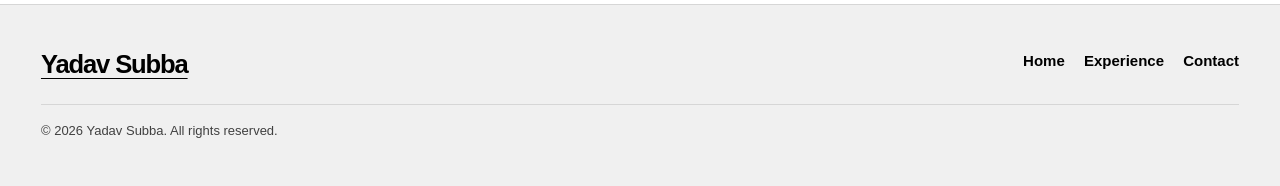
==== commit 6704aa96: "Update about.html" ====
--- a/about.html
+++ b/about.html
@@ -1,59 +1,47 @@
+
 <!DOCTYPE html>
 <html lang="en">
 <head>
   <meta charset="UTF-8">
   <meta name="viewport" content="width=device-width, initial-scale=1.0">
 
-  <title>About Yadav Subba | Background, Education & Journey</title>
+  <title>About Yadav Subba | My Journey & Background</title>
+
   <meta
     name="description"
-    content="Learn about Yadav Subba's background, education, personal journey, web development interests, writing and mathematics teaching."
-  >
+    content="Learn about Yadav Subba's background, education, journey as a self-taught web developer, mathematics teacher, and writer from Assam."
+  >
+
+  <meta
+    name="keywords"
+    content="About Yadav Subba, Yadav Subba biography, web developer Assam, mathematics teacher, self-taught developer, West Karbi Anglong"
+  >
+
   <meta name="author" content="Yadav Subba">
-  <meta name="robots" content="index, follow, max-image-preview:large">
+  <meta name="robots" content="index, follow">
   <meta name="theme-color" content="#FFFFFF">
 
   <link
     rel="canonical"
     href="https://yadav150.github.io/yadav-subba/about.html"
   >
+
+  <link rel="icon" href="assets/favicon.svg" type="image/svg+xml">
+  <link rel="stylesheet" href="style.css">
 
   <meta property="og:type" content="profile">
   <meta property="og:title" content="About Yadav Subba">
   <meta
     property="og:description"
-    content="Discover my background, education, experiences and professional interests."
+    content="My background, education, interests, and journey in technology and teaching."
   >
   <meta
     property="og:url"
     content="https://yadav150.github.io/yadav-subba/about.html"
   >
-  <meta
-    property="og:image"
-    content="https://i.postimg.cc/CL4prhp1/Untitled-design.png"
-  >
-  <meta property="og:image:alt" content="Portrait of Yadav Subba">
-
-  <meta name="twitter:card" content="summary_large_image">
-  <meta name="twitter:title" content="About Yadav Subba">
-  <meta
-    name="twitter:description"
-    content="My background, education, experiences and journey of continuous learning."
-  >
-  <meta
-    name="twitter:image"
-    content="https://i.postimg.cc/CL4prhp1/Untitled-design.png"
-  >
-
-  <link rel="preconnect" href="https://i.postimg.cc">
-  <link rel="stylesheet" href="style.css">
-  <script src="script.js" defer></script>
 </head>
 
 <body>
-  <a class="skip-link" href="#main-content">Skip to main content</a>
-
-  <!-- Consistent portfolio header -->
   <header class="site-header">
     <div class="header-inner">
       <a class="site-title" href="index.html" aria-label="Yadav Subba home">
@@ -64,12 +52,12 @@
         class="hamburger"
         type="button"
         aria-label="Open navigation menu"
+        aria-expanded="false"
         aria-controls="primary-navigation"
-        aria-expanded="false"
       >
-        <span class="hamburger-line" aria-hidden="true"></span>
-        <span class="hamburger-line" aria-hidden="true"></span>
-        <span class="hamburger-line" aria-hidden="true"></span>
+        <span class="hamburger-line"></span>
+        <span class="hamburger-line"></span>
+        <span class="hamburger-line"></span>
       </button>
 
       <nav
@@ -83,41 +71,35 @@
           <li><a href="experience.html">Experience</a></li>
           <li><a href="skills.html">Skills</a></li>
           <li><a href="projects.html">Projects</a></li>
-          <li><a href="index.html#teaching">Teaching</a></li>
           <li><a href="contact.html">Contact</a></li>
         </ul>
       </nav>
     </div>
   </header>
 
-  <main id="main-content">
-
-    <!-- About page introduction -->
-    <section class="hero-section" aria-labelledby="about-title">
+  <main>
+    <section class="hero-section" aria-labelledby="about-page-title">
       <div class="hero-container">
         <div class="hero-content">
-          <p class="hero-eyebrow">Personal Profile</p>
-
-          <h1 class="hero-title" id="about-title">About Me</h1>
+          <p class="hero-eyebrow">MY STORY</p>
+
+          <h1 class="hero-title" id="about-page-title">
+            About Yadav Subba
+          </h1>
 
           <p class="hero-tagline">
-            My Background, Education and Journey
+            Learning independently. Building practically. Growing continuously.
           </p>
 
           <p class="hero-description">
-            I am Yadav Subba, a self-taught web developer, content writer
-            and mathematics teacher from Assam, India. My journey has been
-            shaped by education, personal challenges, independent learning
-            and a commitment to creating meaningful work.
+            My journey brings together technology, education, writing,
+            and a determination to keep moving forward through learning
+            and experience.
           </p>
 
           <div class="hero-actions">
-            <a class="btn" href="experience.html">
-              My Experience
-            </a>
-            <a class="btn btn-secondary" href="contact.html">
-              Get in Touch
-            </a>
+            <a class="btn" href="projects.html">Explore My Work</a>
+            <a class="btn btn-secondary" href="contact.html">Contact Me</a>
           </div>
         </div>
 
@@ -125,300 +107,185 @@
           <img
             class="hero-image"
             src="https://i.postimg.cc/CL4prhp1/Untitled-design.png"
-            alt="Portrait of Yadav Subba"
-            width="600"
-            height="750"
+            alt="Portrait representing Yadav Subba"
+            width="480"
+            height="480"
             fetchpriority="high"
-            decoding="async"
           >
         </div>
       </div>
     </section>
 
-    <!-- Personal background -->
-    <section class="section" id="background" aria-labelledby="background-title">
-      <div class="container">
-        <div class="section-title-bar">
-          <p class="section-eyebrow">My Roots</p>
-          <h2 id="background-title">Background and Family</h2>
-        </div>
-
-        <div class="section-body">
-          <article class="experience-card">
-            <h3 class="exp-title">Where My Journey Began</h3>
-
-            <p class="exp-description">
-              I was born on 8 September 2003 in Dikhlem Nepali Subba Gaon,
-              Hawaipur, West Karbi Anglong, Assam. This village is where I
-              grew up and developed the values that continue to guide my
-              life. My mother has been a source of quiet strength, while
-              the memory of my late father remains one of my greatest
-              sources of inspiration.
-            </p>
-          </article>
-        </div>
-      </div>
-    </section>
-
-    <!-- Education -->
-    <section class="section" id="education" aria-labelledby="education-title">
-      <div class="container">
-        <div class="section-title-bar">
-          <p class="section-eyebrow">Learning and Growth</p>
-          <h2 id="education-title">Education and Self-Reliance</h2>
-        </div>
-
-        <div class="section-body">
-          <article class="experience-card">
-            <h3 class="exp-title">My School Years</h3>
-
-            <p class="exp-description">
-              My education began in a local government school, and I
-              completed my schooling entirely within government
-              institutions. I did not have access to coaching centres or
-              private tuition. Instead, I relied on self-discipline,
-              determination and the belief that consistent effort can
-              create opportunities even when resources are limited.
-            </p>
-          </article>
-
-          <article class="experience-card">
-            <h3 class="exp-title">A Difficult Turning Point</h3>
-
-            <p class="exp-description">
-              In the summer of 2020, my life changed profoundly when my
-              father passed away following a fall from a betel nut tree.
-              He was 55 years old and the sole provider for our family.
-              His loss brought grief, uncertainty and new responsibilities.
-              My mother became the head of our family, and my sister and I
-              learned to navigate circumstances we had never anticipated.
-            </p>
-          </article>
-
-          <article class="experience-card">
-            <h3 class="exp-title">My HSLC Examinations</h3>
-
-            <p class="exp-description">
-              That same year, I appeared for my HSLC examinations while
-              recovering from a medical condition and preparing with
-              limited resources. Each day, I cycled alone to my examination
-              centre at New Hindi High School along the Dikhlem Raisem
-              Mailoo road. Although many of my friends travelled by
-              motorcycles and other vehicles, I continued on my bicycle,
-              determined to complete my examinations.
-            </p>
-
-            <p class="exp-description">
-              I passed with a third division. Before his passing, my father
-              had smiled with pride at my achievement. That memory remains
-              deeply precious to me and continues to remind me of the
-              importance of perseverance.
-            </p>
-          </article>
-
-          <article class="experience-card">
-            <h3 class="exp-title">Higher Secondary Achievement</h3>
-
-            <p class="exp-description">
-              In 2023, I appeared for my Higher Secondary examinations and
-              achieved 80.4% without coaching or private tuition. This
-              achievement was an important milestone in my education and
-              strengthened my confidence in independent learning.
-            </p>
-
-            <p class="exp-description">
-              I was honoured with the Banikanda Kakati Award under the
-              Pragyan Bharati Scheme through the Directorate of Higher
-              Education, Government of Assam, and received a scooty as
-              recognition. It was a proud moment, although I wished my
-              father could have been there to witness it and encourage me
-              to keep moving forward.
-            </p>
-          </article>
-
-          <article class="experience-card">
-            <h3 class="exp-title">Higher Education in English</h3>
-
-            <p class="exp-description">
-              I have completed my Bachelor of Arts in English Honours, and
-              my results are awaited. Studying English and literature has
-              strengthened my reading, writing, critical thinking and
-              communication skills. These abilities continue to support
-              my interests in content writing, web development and
-              teaching.
-            </p>
-          </article>
-        </div>
-      </div>
-    </section>
-
-    <!-- Personal development -->
-    <section
-      class="section"
-      id="personal-growth"
-      aria-labelledby="personal-growth-title"
-    >
-      <div class="container">
-        <div class="section-title-bar">
-          <p class="section-eyebrow">Perspective</p>
-          <h2 id="personal-growth-title">Personal Growth</h2>
-        </div>
-
-        <div class="section-body">
-          <article class="experience-card">
-            <h3 class="exp-title">Communication and Hearing Impairment</h3>
-
-            <p class="exp-description">
-              I live with a hearing impairment, which has shaped my
-              experiences and encouraged me to approach communication
-              with greater thoughtfulness and determination. My interest
-              in reading, writing and expressing ideas clearly remains an
-              important part of my personal and professional development.
-            </p>
-          </article>
-        </div>
-      </div>
-    </section>
-
-    <!-- Mathematics and teaching -->
-    <section
-      class="section"
-      id="teaching"
-      aria-labelledby="teaching-title"
-    >
-      <div class="container">
-        <div class="section-title-bar">
-          <p class="section-eyebrow">Education and Problem-Solving</p>
-          <h2 id="teaching-title">Mathematics and Teaching</h2>
-        </div>
-
-        <div class="section-body">
-          <article class="experience-card">
-            <h3 class="exp-title">Teaching Mathematics</h3>
-
-            <p class="exp-description">
-              Mathematics is another important part of my life. I teach
-              mathematics to students from Classes 1 to 10, helping them
-              develop conceptual understanding, logical reasoning and
-              confidence in problem-solving.
-            </p>
-
-            <p class="exp-description">
-              I believe mathematics is more than a collection of symbols
-              and formulas; it is a way to understand patterns,
-              relationships and the world around us. My aim is to make
-              learning approachable and meaningful for every student.
-            </p>
-          </article>
-        </div>
-      </div>
-    </section>
-
-    <!-- Professional interests -->
-    <section
-      class="section"
-      id="professional-interests"
-      aria-labelledby="professional-title"
-    >
-      <div class="container">
-        <div class="section-title-bar">
-          <p class="section-eyebrow">My Work</p>
-          <h2 id="professional-title">Web Development and Writing</h2>
-        </div>
-
-        <div class="section-body">
-          <article class="experience-card">
-            <h3 class="exp-title">A Self-Taught Web Developer</h3>
-
-            <p class="exp-description">
-              I am a self-taught web developer who continues to develop
-              technical skills through independent learning and practical
-              work. My interests include building useful web-based tools,
-              developing responsive interfaces and creating digital
-              experiences that are accessible and straightforward to use.
-            </p>
-
-            <p class="exp-description">
-              I also work with written content, where clarity, structure
-              and meaningful communication are important. My combination
-              of technical learning, writing and teaching allows me to
-              approach problems from different perspectives.
-            </p>
-
-            <a class="read-more" href="projects.html">
-              Explore my projects
-              <svg
-                class="link-icon"
-                viewBox="0 0 24 24"
-                width="18"
-                height="18"
-                fill="none"
-                aria-hidden="true"
-              >
-                <path
-                  d="M5 12h14M13 5l7 7-7 7"
-                  stroke="currentColor"
-                  stroke-width="1.7"
-                  stroke-linecap="round"
-                  stroke-linejoin="round"
-                />
-              </svg>
-            </a>
-          </article>
-        </div>
-      </div>
-    </section>
-
-    <!-- Closing statement -->
-    <section
-      class="section"
-      id="purpose"
-      aria-labelledby="purpose-title"
-    >
-      <div class="container">
-        <div class="section-title-bar">
-          <p class="section-eyebrow">Looking Ahead</p>
-          <h2 id="purpose-title">My Purpose</h2>
-        </div>
-
-        <div class="content-box">
-          <p>
-            My journey has not been without hardship, but it has taught me
-            resilience, patience and the value of continuing to learn.
-            I remain committed to improving my skills, building useful
-            projects and creating work that has genuine purpose rather
-            than pursuing recognition alone.
-          </p>
-
-          <p>
-            I am still learning, still building and still moving forward.
-            One of my greatest motivations is to honour my father's memory
-            through my actions, my growth and the life I continue to build.
-          </p>
-
-          <div class="contact-actions">
-            <a class="btn" href="experience.html">Explore My Experience</a>
-            <a class="btn btn-secondary" href="contact.html">Contact Me</a>
+    <section class="section" aria-labelledby="background-title">
+      <div class="section-title-bar">
+        <p class="section-eyebrow">BACKGROUND</p>
+        <h2 class="section-title" id="background-title">Where I come from</h2>
+      </div>
+
+      <div class="section-body">
+        <div class="content-box">
+          <p>
+            My name is Yadav Subba. I come from Dikhlem Nepali Subba Gaon,
+            in the Hawaipur area of West Karbi Anglong, Assam, India.
+          </p>
+
+          <p>
+            My experiences have shaped my interest in learning, problem
+            solving, technology, and education. I value practical skills
+            and believe consistent effort can help turn ideas into useful work.
+          </p>
+        </div>
+      </div>
+    </section>
+
+    <section class="section" aria-labelledby="education-title">
+      <div class="section-title-bar">
+        <p class="section-eyebrow">EDUCATION</p>
+        <h2 class="section-title" id="education-title">My educational journey</h2>
+      </div>
+
+      <div class="section-body">
+        <article class="experience-card">
+          <div class="experience-card-header">
+            <div>
+              <h3 class="exp-title">Higher Secondary Education</h3>
+              <p class="exp-role">Academic achievement</p>
+            </div>
           </div>
-        </div>
-      </div>
-    </section>
-
+
+          <p class="exp-description">
+            I completed my Higher Secondary education in 2023, achieving
+            80.4%. I also received the Banikanda Kakati Award under the
+            Pragyan Bharati Scheme.
+          </p>
+        </article>
+
+        <article class="experience-card">
+          <div class="experience-card-header">
+            <div>
+              <h3 class="exp-title">Bachelor of Arts</h3>
+              <p class="exp-role">English Honours</p>
+            </div>
+
+            <p class="exp-duration">Results awaited</p>
+          </div>
+
+          <p class="exp-description">
+            My undergraduate studies in English Honours have contributed
+            to my interest in language, communication, reading, and writing.
+          </p>
+        </article>
+      </div>
+    </section>
+
+    <section class="section" aria-labelledby="technology-title">
+      <div class="section-title-bar">
+        <p class="section-eyebrow">TECHNOLOGY</p>
+        <h2 class="section-title" id="technology-title">A self-taught developer</h2>
+      </div>
+
+      <div class="section-body">
+        <div class="content-box">
+          <p>
+            I have developed my web development skills through independent
+            learning, experimentation, and practical projects. I am
+            interested in creating websites and tools that solve everyday
+            problems and remain straightforward to use.
+          </p>
+
+          <p>
+            My work includes browser-based utilities and a previous
+            employment-information portal. Each project has helped me
+            understand more about development, usability, and maintaining
+            a digital product.
+          </p>
+
+          <a class="read-more" href="experience.html">
+            Read about my experience
+            <span aria-hidden="true">→</span>
+          </a>
+        </div>
+      </div>
+    </section>
+
+    <section class="section" aria-labelledby="teaching-title">
+      <div class="section-title-bar">
+        <p class="section-eyebrow">EDUCATION &amp; SERVICE</p>
+        <h2 class="section-title" id="teaching-title">Teaching mathematics</h2>
+      </div>
+
+      <div class="section-body">
+        <div class="content-box">
+          <p>
+            Alongside technology, I teach mathematics to students from
+            Classes 1 to 10. I aim to make concepts easier to understand
+            through patient explanations, practice, and step-by-step
+            problem solving.
+          </p>
+
+          <p>
+            Teaching allows me to share knowledge while continuing to
+            strengthen my own understanding of mathematical concepts.
+          </p>
+        </div>
+      </div>
+    </section>
+
+    <section class="section" aria-labelledby="personal-title">
+      <div class="section-title-bar">
+        <p class="section-eyebrow">PERSONAL PERSPECTIVE</p>
+        <h2 class="section-title" id="personal-title">Learning in my own way</h2>
+      </div>
+
+      <div class="section-body">
+        <div class="content-box">
+          <p>
+            I have a hearing impairment, which is one part of my life
+            experience. Written communication is generally the most
+            practical way to connect with me.
+          </p>
+
+          <p>
+            I continue to work toward my goals through learning, teaching,
+            and building practical projects. I value meaningful progress,
+            honest communication, and opportunities to develop new skills.
+          </p>
+        </div>
+      </div>
+    </section>
+
+    <section class="section" aria-labelledby="interests-title">
+      <div class="section-title-bar">
+        <p class="section-eyebrow">LOOKING AHEAD</p>
+        <h2 class="section-title" id="interests-title">What drives me</h2>
+      </div>
+
+      <div class="section-body">
+        <div class="content-box">
+          <p>
+            My interests include web development, education, writing,
+            technology, and continuous self-improvement. I want to keep
+            expanding my knowledge and use what I learn to create work
+            that is useful to others.
+          </p>
+
+          <div class="hero-actions">
+            <a class="btn" href="skills.html">View My Skills</a>
+            <a class="btn btn-secondary" href="contact.html">Get in Touch</a>
+          </div>
+        </div>
+      </div>
+    </section>
   </main>
 
-  <!-- Consistent portfolio footer -->
   <footer class="site-footer">
     <div class="footer-inner">
       <a class="footer-brand" href="index.html">Yadav Subba</a>
 
       <nav class="footer-links" aria-label="Footer navigation">
         <a href="index.html">Home</a>
-        <a href="about.html">About</a>
         <a href="experience.html">Experience</a>
-        <a href="skills.html">Skills</a>
-        <a href="projects.html">Projects</a>
         <a href="contact.html">Contact</a>
-        <a href="service-terms.html">Service Terms</a>
       </nav>
 
       <p class="footer-copy">
@@ -428,5 +295,6 @@
     </div>
   </footer>
 
+  <script src="script.js" defer></script>
 </body>
 </html>
--- a/style.css
+++ b/style.css
@@ -1,85 +1,119 @@
 /* =========================================================
-   YADAV SUBBA — SHARED PORTFOLIO STYLESHEET
-   Background: White
-   Primary grey: #666666 (60% black)
-   No accent colours
+   YADAV SUBBA — PORTFOLIO DESIGN SYSTEM
+   Full-width | Responsive | Accessible | Minimal
    ========================================================= */
 
-/* ---------- 1. DESIGN TOKENS ---------- */
+/* 1. DESIGN TOKENS */
 
 :root {
   color-scheme: light;
 
-  --white: #FFFFFF;
-  --grey-60: #666666;
-  --grey-50: #808080;
-  --grey-40: #999999;
-  --grey-25: #BFBFBF;
-  --grey-15: #D9D9D9;
-  --grey-10: #E6E6E6;
-  --grey-05: #F5F5F5;
-
-  --text-primary: #000000;
-  --text-secondary: #000000;
-  --border-color: var(--grey-15);
-  --surface-color: var(--white);
-  --soft-surface: var(--grey-05);
-
-  --font-family: Arial, Helvetica, sans-serif;
-
-  --container-width: 1160px;
-  --header-height: 76px;
-
-  --radius-small: 8px;
-  --radius-medium: 14px;
-  --radius-large: 20px;
-
-  --shadow-soft: 0 6px 24px rgba(102, 102, 102, 0.07);
-  --shadow-hover: 0 12px 30px rgba(102, 102, 102, 0.12);
-
-  --transition-fast: 180ms ease;
-  --transition-normal: 280ms ease;
-  --transition-slow: 450ms ease;
-}
-
-/* ---------- 2. RESET ---------- */
-
-*,
-*::before,
-*::after {
+  --color-white: #FFFFFF;
+  --color-black: #000000;
+  --color-text: #000000;
+  --color-muted: #404040;
+  --color-grey: #737373;
+  --color-border: #D6D6D6;
+  --color-border-strong: #A3A3A3;
+  --color-surface: #F7F7F7;
+  --color-header: #F0F0F0;
+  --color-footer: #F0F0F0;
+  --color-hover: #E5E5E5;
+  --color-focus: #525252;
+
+  --font-body: Arial, Helvetica, sans-serif;
+
+  --text-xs: 0.8125rem;
+  --text-sm: 0.9375rem;
+  --text-base: 1rem;
+  --text-lg: 1.125rem;
+  --text-xl: 1.375rem;
+
+  --heading-sm: clamp(1.25rem, 1.8vw, 1.65rem);
+  --heading-md: clamp(1.75rem, 3vw, 2.5rem);
+  --heading-lg: clamp(2.25rem, 5vw, 4.25rem);
+
+  --brand-size: clamp(1.35rem, 2vw, 1.85rem);
+  --hero-size: clamp(2.4rem, 6.4vw, 5.5rem);
+
+  --space-1: 0.375rem;
+  --space-2: 0.625rem;
+  --space-3: 0.875rem;
+  --space-4: 1rem;
+  --space-5: 1.25rem;
+  --space-6: 1.5rem;
+  --space-8: 2rem;
+  --space-10: 2.5rem;
+  --space-12: 3rem;
+  --space-16: 4rem;
+
+  --page-gutter: clamp(1rem, 3.2vw, 3.5rem);
+  --content-gap: clamp(1rem, 2vw, 1.75rem);
+
+  --radius-sm: 0.35rem;
+  --radius-md: 0.65rem;
+  --radius-lg: 1rem;
+
+  --border-width: 1px;
+  --transition-fast: 160ms ease;
+  --transition-normal: 240ms ease;
+
+  --header-height: 4.75rem;
+}
+
+
+/* 2. RESET AND GLOBAL RULES */
+
+* {
   box-sizing: border-box;
 }
 
 html {
+  width: 100%;
+  min-height: 100%;
   scroll-behavior: smooth;
-  scroll-padding-top: calc(var(--header-height) + 20px);
+  scroll-padding-top: calc(var(--header-height) + 1rem);
   -webkit-text-size-adjust: 100%;
+  text-size-adjust: 100%;
 }
 
 body {
+  width: 100%;
+  min-height: 100vh;
   margin: 0;
-  background: var(--white);
-  color: var(--text-primary);
-  font-family: var(--font-family);
-  font-size: 16px;
-  line-height: 1.75;
+  overflow-x: clip;
+
+  background-color: var(--color-white);
+  color: var(--color-text);
+
+  font-family: var(--font-body);
+  font-size: var(--text-base);
+  line-height: 1.65;
+  font-weight: 400;
+
   -webkit-font-smoothing: antialiased;
   text-rendering: optimizeLegibility;
 }
 
-body,
+img,
+picture,
+video,
+canvas,
+svg {
+  max-width: 100%;
+}
+
+img,
+picture,
+video {
+  display: block;
+}
+
 button,
 input,
 textarea,
 select {
-  font-family: var(--font-family);
-}
-
-button,
-input,
-textarea,
-select {
-  font-size: inherit;
+  font: inherit;
 }
 
 button,
@@ -87,165 +121,147 @@
   -webkit-tap-highlight-color: transparent;
 }
 
-img,
-svg {
-  display: block;
-  max-width: 100%;
-}
-
-img {
-  height: auto;
+button {
+  color: inherit;
 }
 
 a {
-  color: inherit;
-  text-decoration: none;
-  transition:
-    color var(--transition-fast),
-    background-color var(--transition-fast);
-}
-
-button:focus-visible,
-a:focus-visible,
-input:focus-visible,
-textarea:focus-visible,
-select:focus-visible {
-  outline: 2px solid var(--grey-60);
-  outline-offset: 4px;
-}
-
-::selection {
-  color: var(--white);
-  background: var(--grey-60);
-}
-
-button {
-  font: inherit;
-}
-
+  color: var(--color-text);
+  text-decoration-thickness: 1px;
+  text-underline-offset: 0.2em;
+}
+
+a:hover {
+  text-decoration-thickness: 2px;
+}
+
+p,
 h1,
 h2,
 h3,
 h4,
-p,
-ul,
-ol,
-dl {
+h5,
+h6 {
   margin-top: 0;
 }
 
 p {
-  margin-bottom: 18px;
-  color: var(--text-primary);
-  text-align: justify;
-  text-justify: inter-word;
-  overflow-wrap: anywhere;
+  margin-bottom: 1rem;
+}
+
+p:last-child {
+  margin-bottom: 0;
 }
 
 h1,
 h2,
 h3,
-h4 {
-  color: #000000;;
+h4,
+h5,
+h6 {
+  color: var(--color-black);
   font-weight: 700;
-  line-height: 1.3;
-  overflow-wrap: anywhere;
-}
-
-h1 {
-  letter-spacing: -0.045em;
-}
-
-h2,
-h3 {
-  letter-spacing: -0.025em;
+  line-height: 1.2;
+  letter-spacing: -0.035em;
+  overflow-wrap: break-word;
 }
 
 ul,
 ol {
-  color: var(--text-primary);
-}
-
-/* ---------- 3. SHARED CONTAINERS ---------- */
+  padding-left: 1.4rem;
+}
+
+::selection {
+  background-color: var(--color-black);
+  color: var(--color-white);
+}
+
+:focus-visible {
+  outline: 2px solid var(--color-focus);
+  outline-offset: 4px;
+}
+
+
+/* 3. FULL-WIDTH LAYOUT */
+
+#main-content,
+main,
+.site-header,
+.site-footer {
+  width: 100%;
+  max-width: none;
+}
 
 .container,
 .header-inner,
-.hero-container,
-.footer-inner {
-  width: min(var(--container-width), calc(100% - 48px));
-  margin-inline: auto;
-}
-
-main {
+.footer-inner,
+.hero-container {
+  width: 100%;
+  max-width: none;
+  margin-inline: 0;
+  padding-inline: var(--page-gutter);
+}
+
+.container {
   min-width: 0;
 }
 
-section {
-  scroll-margin-top: calc(var(--header-height) + 20px);
-}
-
 .section {
-  padding-block: 76px;
-  background: var(--white);
+  width: 100%;
+  padding-block: clamp(2.25rem, 4.5vw, 4rem);
+}
+
+.section + .section {
+  border-top: var(--border-width) solid var(--color-border);
 }
 
 .section-body {
   width: 100%;
-  min-width: 0;
+  margin-top: var(--space-5);
 }
 
 .section-title-bar {
-  margin-bottom: 30px;
-}
-
-.section-title-bar h2 {
-  margin: 0;
-  font-size: clamp(1.8rem, 3vw, 2.5rem);
-  font-weight: 700;
-  line-height: 1.25;
+  display: flex;
+  align-items: baseline;
+  justify-content: space-between;
+  gap: var(--space-4);
+  margin-bottom: var(--space-5);
+}
+
+.section-title-bar h2,
+.section-title-bar h3 {
+  margin-bottom: 0;
+  font-size: var(--heading-md);
 }
 
 .section-eyebrow,
 .hero-eyebrow {
-  margin-bottom: 10px;
-  color: #000000;
-  font-size: 0.78rem;
+  margin-bottom: var(--space-3);
+  color: var(--color-muted);
+  font-size: var(--text-xs);
   font-weight: 700;
+  line-height: 1.4;
   letter-spacing: 0.12em;
-  line-height: 1.5;
-  text-align: left;
   text-transform: uppercase;
 }
 
-.content-box {
-  min-width: 0;
-  padding: clamp(22px, 4vw, 34px);
-  background: var(--white);
-  border: 1px solid var(--border-color);
-  border-radius: var(--radius-medium);
-  box-shadow: var(--shadow-soft);
-}
-
-.content-box > :last-child {
-  margin-bottom: 0;
-}
-
-.section-link {
-  margin-top: 26px;
-}
-
-/* ---------- 4. SKIP LINK ---------- */
+
+/* 4. ACCESSIBILITY LINK */
 
 .skip-link {
-  position: fixed;
-  z-index: 2000;
-  top: 12px;
-  left: 12px;
-  padding: 10px 16px;
-  color: var(--white);
-  background: var(--grey-60);
-  border-radius: var(--radius-small);
-  transform: translateY(-150%);
+  position: absolute;
+  z-index: 1000;
+  top: 0.75rem;
+  left: var(--page-gutter);
+
+  padding: 0.7rem 1rem;
+  border: 1px solid var(--color-black);
+  border-radius: var(--radius-sm);
+
+  background-color: var(--color-white);
+  color: var(--color-black);
+
+  transform: translateY(-160%);
   transition: transform var(--transition-fast);
 }
 
@@ -253,48 +269,47 @@
   transform: translateY(0);
 }
 
-/* ---------- 5. HEADER ---------- */
+
+/* 5. HEADER AND BRANDING */
 
 .site-header {
-  position: sticky;
-  z-index: 1000;
-  top: 0;
-  width: 100%;
-  background: rgba(255, 255, 255, 0.97);
-  border-bottom: 1px solid var(--border-color);
-  backdrop-filter: blur(12px);
-  -webkit-backdrop-filter: blur(12px);
+  position: relative;
+  z-index: 100;
+
+  background-color: var(--color-header);
+  border-bottom: 1px solid var(--color-border);
 }
 
 .header-inner {
-  position: relative;
+  min-height: var(--header-height);
+
   display: flex;
-  min-height: var(--header-height);
   align-items: center;
   justify-content: space-between;
-  gap: 28px;
+  gap: var(--space-8);
 }
 
 .site-title {
+  display: inline-flex;
+  align-items: center;
   flex-shrink: 0;
-  color: #000000;;
-  font-size: 1.2rem;
-  font-weight: 700;
-  letter-spacing: -0.035em;
-  line-height: 1.3;
-}
-
-.site-title:hover,
-.footer-brand:hover {
-  color: #000000;
-}
-
-/* ---------- 6. DESKTOP NAVIGATION ---------- */
+
+  color: var(--color-black);
+  font-size: var(--brand-size);
+  font-weight: 800;
+  line-height: 1.15;
+  letter-spacing: -0.045em;
+  text-decoration: none;
+}
+
+.site-title:hover {
+  text-decoration: none;
+}
 
 .primary-nav {
   display: flex;
   align-items: center;
-  min-width: 0;
+  margin-left: auto;
 }
 
 .nav-list {
@@ -302,650 +317,707 @@
   align-items: center;
   justify-content: flex-end;
   flex-wrap: wrap;
-  gap: 4px;
+  gap: clamp(0.75rem, 1.8vw, 1.65rem);
+
+  margin: 0;
   padding: 0;
-  margin: 0;
   list-style: none;
-}
-
-.nav-list li {
-  padding: 0;
-  margin: 0;
 }
 
 .nav-list a {
   display: inline-flex;
-  min-height: 42px;
-  align-items: center;
-  justify-content: center;
-  padding: 8px 11px;
-  color: #000000;
-  border-radius: var(--radius-small);
-  font-size: 0.9rem;
+  align-items: center;
+  min-height: 2.75rem;
+
+  color: var(--color-black);
+  font-size: var(--text-sm);
   font-weight: 600;
-  line-height: 1.4;
-  white-space: nowrap;
+  text-decoration: none;
+
+  border-bottom: 2px solid transparent;
   transition:
-    color var(--transition-fast),
-    background-color var(--transition-fast);
+    border-color var(--transition-fast),
+    opacity var(--transition-fast);
 }
 
 .nav-list a:hover,
 .nav-list a[aria-current="page"] {
-  color: #000000;;
-  background: var(--grey-05);
-}
-
-/* ---------- 7. HAMBURGER ---------- */
+  border-bottom-color: var(--color-black);
+}
+
+.nav-list a:focus-visible {
+  outline-offset: 2px;
+}
 
 .hamburger {
   display: none;
-  width: 44px;
-  height: 44px;
-  flex: 0 0 44px;
+  align-items: center;
+  justify-content: center;
   flex-direction: column;
-  align-items: center;
-  justify-content: center;
   gap: 5px;
-  padding: 9px;
-  background: var(--white);
-  border: 1px solid var(--border-color);
-  border-radius: var(--radius-small);
+
+  width: 2.75rem;
+  height: 2.75rem;
+  padding: 0;
+
+  border: 1px solid var(--color-border);
+  border-radius: var(--radius-sm);
+  background-color: transparent;
   cursor: pointer;
 }
 
 .hamburger-line {
   display: block;
-  width: 21px;
+  width: 1.15rem;
   height: 2px;
-  background: var(--grey-60);
-  border-radius: 4px;
+
+  background-color: var(--color-black);
   transition:
-    transform var(--transition-normal),
+    transform var(--transition-fast),
     opacity var(--transition-fast);
 }
 
-.hamburger.is-open .hamburger-line:first-child {
-  transform: translateY(7px) rotate(45deg);
-}
-
-.hamburger.is-open .hamburger-line:nth-child(2) {
-  opacity: 0;
-}
-
-.hamburger.is-open .hamburger-line:last-child {
-  transform: translateY(-7px) rotate(-45deg);
-}
-
-/* ---------- 8. HERO ---------- */
+
+/* 6. HERO SECTION */
 
 .hero-section {
-  padding-block: clamp(60px, 8vw, 112px);
-  background: var(--white);
-  overflow: clip;
+  width: 100%;
+  padding-block: clamp(2.5rem, 6vw, 5.5rem);
+  background-color: var(--color-white);
 }
 
 .hero-container {
   display: grid;
-  grid-template-columns: minmax(0, 1.3fr) minmax(240px, 0.7fr);
-  align-items: center;
-  gap: clamp(36px, 7vw, 90px);
-}
-
-.hero-content {
+  grid-template-columns: minmax(0, 1.15fr) minmax(15rem, 0.85fr);
+  align-items: center;
+  gap: clamp(2rem, 5vw, 5.5rem);
+}
+
+.hero-content,
+.hero-text {
   min-width: 0;
-  animation: hero-appear 650ms ease both;
 }
 
 .hero-title {
-  margin-bottom: 16px;
-  color: #000000;;
-  font-size: clamp(2.5rem, 5.8vw, 4.7rem);
+  margin-bottom: var(--space-5);
+  font-size: var(--hero-size);
+  line-height: 1.02;
   font-weight: 800;
-  line-height: 1.08;
   letter-spacing: -0.065em;
 }
 
 .hero-tagline {
-  max-width: 640px;
-  margin-bottom: 18px;
-  color: #000000;
-  font-size: clamp(1.05rem, 2.2vw, 1.4rem);
+  margin-bottom: var(--space-4);
+  font-size: clamp(1.1rem, 2vw, 1.45rem);
+  line-height: 1.45;
   font-weight: 600;
-  line-height: 1.55;
-  text-align: left;
 }
 
 .hero-description {
-  max-width: 690px;
-  margin-bottom: 0;
-  font-size: 1rem;
-  line-height: 1.9;
-}
-
-.hero-actions {
-  display: flex;
-  align-items: center;
-  flex-wrap: wrap;
-  gap: 12px;
-  margin-top: 30px;
+  max-width: 72ch;
+  margin-bottom: var(--space-6);
+
+  color: var(--color-text);
+  font-size: clamp(0.98rem, 1.1vw, 1.05rem);
+  line-height: 1.8;
+  text-align: justify;
+  text-justify: inter-word;
 }
 
 .hero-image-wrapper {
   width: 100%;
-  max-width: 350px;
-  justify-self: end;
-  padding: 9px;
-  background: var(--white);
-  border: 1px solid var(--border-color);
-  border-radius: var(--radius-large);
-  box-shadow: var(--shadow-soft);
-  animation: image-appear 850ms ease both;
+  min-width: 0;
+  overflow: hidden;
+
+  border: 1px solid var(--color-border);
+  border-radius: var(--radius-lg);
+  background-color: var(--color-surface);
 }
 
 .hero-image {
   width: 100%;
+  height: auto;
   aspect-ratio: 4 / 5;
   object-fit: cover;
   object-position: center;
-  background: var(--white);
-  border-radius: calc(var(--radius-large) - 6px);
-}
-
-/* ---------- 9. BUTTONS ---------- */
+}
+
+.hero-actions {
+  display: flex;
+  align-items: center;
+  flex-wrap: wrap;
+  gap: 0.75rem;
+  margin-top: var(--space-5);
+}
+
+
+/* 7. BUTTONS AND ACTION LINKS */
 
 .btn {
   display: inline-flex;
-  min-height: 46px;
   align-items: center;
   justify-content: center;
-  gap: 8px;
-  padding: 11px 20px;
-  color: var(--white);
-  background: var(--grey-60);
-  border: 1px solid var(--grey-60);
-  border-radius: var(--radius-small);
-  font-size: 0.94rem;
-  font-weight: 600;
-  line-height: 1.4;
+  gap: 0.5rem;
+
+  min-height: 2.8rem;
+  padding: 0.72rem 1.05rem;
+
+  border: 1px solid var(--color-black);
+  border-radius: var(--radius-sm);
+
+  background-color: var(--color-black);
+  color: var(--color-white);
+
+  font-size: var(--text-sm);
+  font-weight: 700;
+  line-height: 1.3;
   text-align: center;
+  text-decoration: none;
+
   cursor: pointer;
   transition:
-    color var(--transition-normal),
-    background-color var(--transition-normal),
-    border-color var(--transition-normal),
-    transform var(--transition-normal),
-    box-shadow var(--transition-normal);
+    background-color var(--transition-fast),
+    color var(--transition-fast),
+    border-color var(--transition-fast),
+    transform var(--transition-fast);
 }
 
 .btn:hover {
-  color: var(--white);
-  background: var(--grey-50);
-  border-color: #000000;
-  transform: translateY(-2px);
-  box-shadow: var(--shadow-soft);
+  background-color: #303030;
+  color: var(--color-white);
+  text-decoration: none;
 }
 
 .btn:active {
-  transform: translateY(0);
+  transform: translateY(1px);
 }
 
 .btn-secondary {
-  color: #000000;;
-  background: var(--white);
-  border-color: var(--border-color);
+  border-color: var(--color-border-strong);
+  background-color: var(--color-white);
+  color: var(--color-black);
 }
 
 .btn-secondary:hover {
-  color: #000000;;
-  background: var(--grey-05);
-  border-color: var(--grey-25);
-}
-
-/* ---------- 10. READ MORE LINKS ---------- */
+  border-color: var(--color-black);
+  background-color: var(--color-hover);
+  color: var(--color-black);
+}
 
 .read-more {
   display: inline-flex;
-  width: fit-content;
-  max-width: 100%;
-  align-items: center;
-  justify-content: flex-start;
-  gap: 8px;
-  color: #000000;;
-  font-size: 0.94rem;
+  align-items: center;
+  gap: 0.35rem;
+
+  color: var(--color-black);
+  font-size: var(--text-sm);
   font-weight: 700;
-  line-height: 1.6;
-  overflow-wrap: anywhere;
+  text-decoration: underline;
+  text-underline-offset: 0.25em;
 }
 
 .read-more:hover {
-  color: #000000;
-}
-
-.link-icon {
-  width: 18px;
-  height: 18px;
-  flex-shrink: 0;
-  transition: transform var(--transition-fast);
-}
-
-.read-more:hover .link-icon,
-.project-link-label:hover .link-icon {
-  transform: translateX(3px);
-}
-
-/* ---------- 11. EXPERIENCE ---------- */
+  text-decoration-thickness: 2px;
+}
+
+
+/* 8. GENERAL CONTENT */
+
+.content-box {
+  width: 100%;
+  min-width: 0;
+  padding: clamp(1.1rem, 2.5vw, 1.75rem);
+
+  border: 1px solid var(--color-border);
+  border-radius: var(--radius-md);
+  background-color: var(--color-white);
+}
+
+.content-box h2,
+.content-box h3 {
+  margin-bottom: var(--space-4);
+  font-size: var(--heading-sm);
+}
+
+.content-box p {
+  color: var(--color-text);
+  font-size: var(--text-base);
+  line-height: 1.8;
+  text-align: justify;
+  text-justify: inter-word;
+}
+
+.content-box p:last-child {
+  margin-bottom: 0;
+}
+
+
+/* 9. EXPERIENCE CARDS */
 
 .experience-card {
+  width: 100%;
   min-width: 0;
-  padding: clamp(20px, 3.5vw, 28px);
-  margin-bottom: 18px;
-  background: var(--white);
-  border: 1px solid var(--border-color);
-  border-radius: var(--radius-medium);
+  padding: clamp(1.1rem, 2.2vw, 1.6rem);
+
+  border: 1px solid var(--color-border);
+  border-radius: var(--radius-md);
+  background-color: var(--color-white);
+
   transition:
-    transform var(--transition-normal),
     border-color var(--transition-normal),
-    box-shadow var(--transition-normal);
-}
-
-.experience-card:last-of-type {
-  margin-bottom: 0;
+    background-color var(--transition-normal);
+}
+
+.experience-card + .experience-card {
+  margin-top: var(--space-4);
 }
 
 .experience-card:hover {
-  transform: translateY(-3px);
-  border-color: var(--grey-25);
-  box-shadow: var(--shadow-hover);
+  border-color: var(--color-border-strong);
 }
 
 .experience-card-header {
   display: flex;
   align-items: flex-start;
   justify-content: space-between;
-  gap: 20px;
-  margin-bottom: 14px;
+  flex-wrap: wrap;
+  gap: var(--space-3);
+  margin-bottom: var(--space-4);
 }
 
 .exp-title {
-  margin-bottom: 6px;
-  font-size: 1.2rem;
+  margin-bottom: 0.35rem;
+  font-size: var(--heading-sm);
+}
+
+.exp-role {
+  margin-bottom: 0.25rem;
+  color: var(--color-text);
+  font-size: var(--text-base);
+  font-weight: 700;
+}
+
+.exp-duration {
+  margin: 0;
+  color: var(--color-muted);
+  font-size: var(--text-sm);
+}
+
+.exp-description {
+  color: var(--color-text);
+  font-size: var(--text-base);
+  line-height: 1.8;
+  text-align: justify;
+  text-justify: inter-word;
+}
+
+.exp-description:last-child {
+  margin-bottom: 0;
+}
+
+.exp-current,
+.project-status {
+  display: inline-flex;
+  align-items: center;
+
+  padding: 0.3rem 0.6rem;
+  border: 1px solid var(--color-border-strong);
+  border-radius: var(--radius-sm);
+
+  background-color: var(--color-surface);
+  color: var(--color-black);
+
+  font-size: var(--text-xs);
   line-height: 1.4;
-}
-
-.exp-role {
-  margin: 0;
-  color: #000000;
-  font-size: 0.95rem;
-  font-weight: 600;
-  text-align: left;
-}
-
-.exp-duration {
-  flex: 0 0 auto;
-  margin: 0;
-  padding: 5px 11px;
-  color: #000000;;
-  background: var(--white);
-  border: 1px solid var(--border-color);
-  border-radius: 999px;
-  font-size: 0.8rem;
-  line-height: 1.5;
-  text-align: left;
-}
-
-.exp-description {
-  margin-bottom: 16px;
-}
-
-/* ---------- 12. SKILLS GRID ---------- */
+  font-weight: 700;
+}
+
+
+/* 10. SKILLS GRID */
 
 .skills-grid {
   display: grid;
   grid-template-columns: repeat(3, minmax(0, 1fr));
-  gap: 18px;
+  gap: var(--content-gap);
+  width: 100%;
 }
 
 .skill-card {
   min-width: 0;
-  padding: 24px;
-  background: var(--white);
-  border: 1px solid var(--border-color);
-  border-radius: var(--radius-medium);
+  padding: clamp(1rem, 2vw, 1.5rem);
+
+  border: 1px solid var(--color-border);
+  border-radius: var(--radius-md);
+  background-color: var(--color-white);
+
   transition:
-    transform var(--transition-normal),
     border-color var(--transition-normal),
-    box-shadow var(--transition-normal);
+    background-color var(--transition-normal),
+    transform var(--transition-normal);
 }
 
 .skill-card:hover {
-  transform: translateY(-3px);
-  border-color: var(--grey-25);
-  box-shadow: var(--shadow-hover);
+  border-color: var(--color-border-strong);
+  background-color: #FAFAFA;
+  transform: translateY(-2px);
 }
 
 .skill-name {
-  margin-bottom: 10px;
-  font-size: 1.08rem;
-  line-height: 1.45;
+  margin-bottom: var(--space-3);
+  font-size: clamp(1.05rem, 1.35vw, 1.25rem);
+  line-height: 1.35;
+  letter-spacing: -0.025em;
 }
 
 .skill-desc {
-  margin-bottom: 0;
-  font-size: 0.94rem;
+  margin: 0;
+  color: var(--color-text);
+  font-size: var(--text-sm);
   line-height: 1.8;
-}
-
-/* ---------- 13. PROJECTS GRID ---------- */
+  text-align: justify;
+  text-justify: inter-word;
+}
+
+
+/* 11. PROJECTS GRID */
 
 .projects-grid {
   display: grid;
-  grid-template-columns: repeat(2, minmax(0, 1fr));
-  align-items: stretch;
-  gap: 20px;
+  grid-template-columns: repeat(3, minmax(0, 1fr));
+  gap: var(--content-gap);
+  width: 100%;
 }
 
 .project-card {
   display: flex;
+  flex-direction: column;
   min-width: 0;
+  overflow: hidden;
+
+  border: 1px solid var(--color-border);
+  border-radius: var(--radius-md);
+  background-color: var(--color-white);
+
+  transition:
+    border-color var(--transition-normal),
+    transform var(--transition-normal);
+}
+
+.project-card:hover {
+  border-color: var(--color-border-strong);
+  transform: translateY(-2px);
+}
+
+.project-image,
+.project-preview {
+  display: block;
+  width: 100%;
+  height: auto;
+  aspect-ratio: 16 / 10;
+  object-fit: cover;
+
+  border-bottom: 1px solid var(--color-border);
+  background-color: var(--color-surface);
+}
+
+.project-card-content {
+  display: flex;
+  flex: 1;
   flex-direction: column;
   align-items: flex-start;
-  padding: clamp(21px, 3vw, 28px);
-  background: var(--white);
-  border: 1px solid var(--border-color);
-  border-radius: var(--radius-medium);
-  transition:
-    transform var(--transition-normal),
-    border-color var(--transition-normal),
-    box-shadow var(--transition-normal);
-}
-
-.project-card:hover {
-  transform: translateY(-3px);
-  border-color: var(--grey-25);
-  box-shadow: var(--shadow-hover);
+  padding: clamp(1rem, 1.8vw, 1.4rem);
 }
 
 .project-name {
-  margin-bottom: 12px;
-  font-size: 1.2rem;
-  line-height: 1.4;
+  margin-bottom: var(--space-3);
+  font-size: var(--heading-sm);
 }
 
 .project-desc {
-  margin-bottom: 22px;
-  font-size: 0.95rem;
-  line-height: 1.85;
+  flex: 1;
+  margin-bottom: var(--space-4);
+
+  color: var(--color-text);
+  font-size: var(--text-sm);
+  line-height: 1.75;
+  text-align: justify;
+  text-justify: inter-word;
 }
 
 .project-link-label {
   display: inline-flex;
   align-items: center;
-  gap: 8px;
-  margin-top: auto;
-  color: #000000;;
-  font-size: 0.93rem;
+  gap: 0.4rem;
+
+  color: var(--color-black);
+  font-size: var(--text-sm);
   font-weight: 700;
-  line-height: 1.6;
   text-decoration: underline;
-  text-decoration-color: var(--grey-25);
-  text-underline-offset: 5px;
-}
-
-.project-link-label:hover {
-  color: #000000;
-  text-decoration-color: #000000;
-}
-
-/* ---------- 14. CONTACT ---------- */
-
-.contact-intro {
-  margin-bottom: 24px;
-}
+  text-underline-offset: 0.2em;
+}
+
+.project-inactive,
+.project-future {
+  border-style: dashed;
+  border-color: var(--color-border-strong);
+}
+
+.project-inactive .project-link-label,
+.project-future .project-link-label {
+  color: var(--color-muted);
+}
+
+
+/* 12. CONTACT INFORMATION */
 
 .contact-details {
   display: grid;
   grid-template-columns: repeat(2, minmax(0, 1fr));
-  gap: 14px;
-  margin: 0;
-}
-
-.contact-details > div {
+  gap: var(--content-gap);
+  width: 100%;
+}
+
+.contact-details > * {
   min-width: 0;
-  padding: 18px;
-  background: var(--white);
-  border: 1px solid var(--border-color);
-  border-radius: var(--radius-small);
-}
-
-.contact-details dt {
-  margin-bottom: 5px;
-  color: #000000;
-  font-size: 0.83rem;
-  font-weight: 700;
-  text-align: left;
-}
-
-.contact-details dd {
-  margin: 0;
-  color: #000000;;
-  font-weight: 600;
-  overflow-wrap: anywhere;
-  word-break: break-word;
-}
-
-.contact-details a {
-  text-decoration: underline;
-  text-decoration-color: var(--grey-25);
-  text-underline-offset: 4px;
-}
-
-.contact-details a:hover {
-  color: #000000;
 }
 
 .contact-actions {
   display: flex;
+  align-items: center;
   flex-wrap: wrap;
-  gap: 12px;
-  margin-top: 24px;
-}
-
-/* ---------- 15. FOOTER ---------- */
+  gap: 0.75rem;
+  margin-top: var(--space-5);
+}
+
+.contact-details a {
+  overflow-wrap: anywhere;
+}
+
+
+/* 13. TEACHING AND ADDITIONAL SECTIONS */
+
+#teaching {
+  scroll-margin-top: calc(var(--header-height) + 1rem);
+}
+
+#teaching .content-box,
+#teaching .experience-card {
+  height: 100%;
+}
+
+#teaching p,
+#about p,
+#main-content .section p {
+  overflow-wrap: anywhere;
+}
+
+#about .content-box + .content-box {
+  margin-top: var(--space-4);
+}
+
+
+/* 14. FOOTER */
 
 .site-footer {
-  padding: 34px 0 22px;
-  background: var(--white);
-  border-top: 1px solid var(--border-color);
+  margin-top: auto;
+  padding-block: clamp(1.75rem, 3.5vw, 2.75rem);
+
+  border-top: 1px solid var(--color-border);
+  background-color: var(--color-footer);
+  color: var(--color-black);
 }
 
 .footer-inner {
   display: flex;
-  flex-direction: column;
-  align-items: center;
-  gap: 20px;
-  text-align: center;
+  align-items: flex-start;
+  justify-content: space-between;
+  flex-wrap: wrap;
+  gap: var(--space-6);
 }
 
 .footer-brand {
-  color: #000000;;
-  font-size: 1.08rem;
-  font-weight: 700;
-  letter-spacing: -0.025em;
+  color: var(--color-black);
+  font-size: var(--brand-size);
+  font-weight: 800;
+  line-height: 1.2;
+  letter-spacing: -0.045em;
 }
 
 .footer-links {
   display: flex;
   align-items: center;
-  justify-content: center;
   flex-wrap: wrap;
-  gap: 10px 22px;
+  gap: 0.65rem 1.2rem;
 }
 
 .footer-links a {
-  color: #000000;
-  font-size: 0.88rem;
+  color: var(--color-black);
+  font-size: var(--text-sm);
   font-weight: 600;
+  text-decoration: none;
 }
 
 .footer-links a:hover {
-  color: #000000;;
   text-decoration: underline;
-  text-underline-offset: 4px;
+  text-underline-offset: 0.25em;
 }
 
 .footer-copy {
+  width: 100%;
   margin: 0;
-  color: #000000;
-  font-size: 0.84rem;
-  line-height: 1.7;
-  text-align: center;
-}
-
-/* ---------- 16. OPTIONAL TABLES ON FUTURE PAGES ---------- */
+  padding-top: var(--space-4);
+
+  border-top: 1px solid var(--color-border);
+  color: var(--color-muted);
+  font-size: var(--text-xs);
+  line-height: 1.6;
+}
+
+
+/* 15. SVG ICONS */
+
+.link-icon,
+.icon {
+  display: inline-block;
+  width: 1.15em;
+  height: 1.15em;
+  flex: 0 0 auto;
+
+  vertical-align: middle;
+  object-fit: contain;
+}
+
+a .link-icon,
+button .link-icon {
+  transition: transform var(--transition-fast);
+}
+
+a:hover .link-icon {
+  transform: translate(2px, -1px);
+}
+
+.site-title img,
+.site-title svg {
+  width: auto;
+  height: 1.5em;
+}
+
+
+/* 16. TABLES — SCROLL ONLY THE TABLE */
 
 .table-wrapper,
-.table-scroll {
-  width: 100%;
+.table-scroll,
+.content-box:has(table) {
   max-width: 100%;
   overflow-x: auto;
   overscroll-behavior-x: contain;
 }
 
-.section table {
+table {
   width: 100%;
   border-collapse: collapse;
-}
-
-.section th,
-.section td {
-  padding: 12px 15px;
-  border: 1px solid var(--border-color);
   text-align: left;
+}
+
+th,
+td {
+  padding: 0.75rem 1rem;
+  border: 1px solid var(--color-border);
+  color: var(--color-black);
   vertical-align: top;
 }
 
-.section th {
-  color: #000000;;
-  background: var(--grey-05);
+th {
+  background-color: var(--color-surface);
   font-weight: 700;
 }
 
-.section td {
-  color: #000000;;
-}
-
-/* ---------- 17. ANIMATION ---------- */
-
-@keyframes hero-appear {
-  from {
-    opacity: 0;
-    transform: translateY(12px);
-  }
-
-  to {
-    opacity: 1;
-    transform: translateY(0);
-  }
-}
-
-@keyframes image-appear {
-  from {
-    opacity: 0;
-    transform: translateY(8px);
-  }
-
-  to {
-    opacity: 1;
-    transform: translateY(0);
-  }
-}
-
-/* JavaScript activates these only when animation is supported. */
-
-.reveal-ready {
-  opacity: 0;
-  transform: translateY(14px);
-  transition:
-    opacity 450ms ease,
-    transform 450ms ease;
-}
-
-.reveal-ready.is-visible {
-  opacity: 1;
-  transform: translateY(0);
-}
-
-/* ---------- 18. TABLET ---------- */
-
-@media (max-width: 1000px) {
-  .skills-grid {
+
+/* 17. RESPONSIVE — MEDIUM DESKTOPS AND TABLETS */
+
+@media (max-width: 1024px) {
+  :root {
+    --page-gutter: clamp(1.25rem, 3vw, 2rem);
+    --header-height: 4.5rem;
+  }
+
+  .header-inner {
+    gap: var(--space-4);
+  }
+
+  .nav-list {
+    gap: 0.65rem 1rem;
+  }
+
+  .nav-list a {
+    font-size: var(--text-xs);
+  }
+
+  .hero-container {
+    grid-template-columns: minmax(0, 1fr) minmax(14rem, 0.72fr);
+    gap: clamp(1.5rem, 3vw, 3rem);
+  }
+
+  .skills-grid,
+  .projects-grid {
     grid-template-columns: repeat(2, minmax(0, 1fr));
   }
-
-  .hero-container {
-    grid-template-columns: minmax(0, 1.2fr) minmax(220px, 0.8fr);
-    gap: 34px;
-  }
-
-  .nav-list {
-    gap: 2px;
-  }
-
-  .nav-list a {
-    padding-inline: 9px;
-    font-size: 0.84rem;
-  }
-
-  .section {
-    padding-block: 64px;
-  }
-}
-
-/* ---------- 19. MOBILE NAVIGATION ---------- */
-
-@media (max-width: 860px) {
+}
+
+
+/* 18. RESPONSIVE — MOBILE NAVIGATION */
+
+@media (max-width: 760px) {
   :root {
-    --header-height: 70px;
+    --page-gutter: 1.1rem;
+    --header-height: 4.25rem;
+
+    --hero-size: clamp(2.35rem, 9vw, 3.8rem);
   }
 
   .header-inner {
-    gap: 16px;
+    position: relative;
+    min-height: var(--header-height);
+    gap: var(--space-3);
+  }
+
+  .site-title {
+    font-size: clamp(1.35rem, 5vw, 1.65rem);
   }
 
   .hamburger {
-    display: flex;
+    display: inline-flex;
+    flex-shrink: 0;
+    margin-left: auto;
   }
 
   .primary-nav {
     position: absolute;
-    top: 100%;
+    top: calc(100% + 1px);
     right: 0;
     left: 0;
+
     display: none;
     align-items: stretch;
-    max-height: calc(100dvh - var(--header-height) - 12px);
-    overflow-y: auto;
-    padding: 10px;
-    background: var(--white);
-    border: 1px solid var(--border-color);
-    border-top: 0;
-    border-radius: 0 0 var(--radius-medium) var(--radius-medium);
-    box-shadow: var(--shadow-soft);
-  }
-
-  .primary-nav.active {
+
+    margin-left: 0;
+    padding: 0.6rem var(--page-gutter) 1rem;
+
+    border-bottom: 1px solid var(--color-border);
+    background-color: var(--color-header);
+  }
+
+  .primary-nav.active,
+  .primary-nav.open,
+  .hamburger[aria-expanded="true"] + .primary-nav {
     display: flex;
-    animation: nav-appear 180ms ease both;
   }
 
   .nav-list {
-    display: flex;
     width: 100%;
     flex-direction: column;
     align-items: stretch;
-    justify-content: flex-start;
-    gap: 3px;
+    gap: 0;
   }
 
   .nav-list li {
@@ -955,90 +1027,83 @@
   .nav-list a {
     display: flex;
     width: 100%;
-    min-height: 44px;
-    justify-content: flex-start;
-    padding: 10px 13px;
-    font-size: 0.95rem;
-    white-space: normal;
+    min-height: 2.9rem;
+    padding-block: 0.65rem;
+
+    border-bottom: 1px solid var(--color-border);
+    font-size: var(--text-base);
+  }
+
+  .nav-list li:last-child a {
+    border-bottom-color: transparent;
   }
 
   .hero-section {
-    padding-block: 56px 64px;
+    padding-block: 2.5rem;
   }
 
   .hero-container {
     grid-template-columns: minmax(0, 1fr);
-    gap: 30px;
+    gap: var(--space-8);
+  }
+
+  .hero-content {
+    order: 1;
   }
 
   .hero-image-wrapper {
-    width: min(65%, 290px);
-    justify-self: center;
-  }
-
-  .hero-content {
     order: 2;
-  }
-
-  .hero-image-wrapper {
-    order: 1;
+    max-width: 30rem;
+  }
+
+  .hero-image {
+    aspect-ratio: 16 / 10;
+  }
+
+  .hero-description {
+    font-size: var(--text-base);
+    line-height: 1.75;
+  }
+
+  .section {
+    padding-block: 2.5rem;
+  }
+
+  .skills-grid,
+  .projects-grid {
+    grid-template-columns: repeat(2, minmax(0, 1fr));
+    gap: 0.9rem;
+  }
+
+  .contact-details {
+    grid-template-columns: minmax(0, 1fr);
+  }
+
+  .footer-inner {
+    flex-direction: column;
+    gap: var(--space-5);
+  }
+
+  .footer-copy {
+    margin-top: 0;
+  }
+}
+
+
+/* 19. RESPONSIVE — SMALL PHONES */
+
+@media (max-width: 480px) {
+  :root {
+    --page-gutter: 1rem;
+    --hero-size: clamp(2.2rem, 10vw, 3rem);
+  }
+
+  .hero-section {
+    padding-block: 2rem;
   }
 
   .hero-title {
-    font-size: clamp(2.4rem, 7vw, 3.7rem);
-  }
-
-  .projects-grid {
-    gap: 16px;
-  }
-}
-
-@keyframes nav-appear {
-  from {
-    opacity: 0;
-    transform: translateY(-4px);
-  }
-
-  to {
-    opacity: 1;
-    transform: translateY(0);
-  }
-}
-
-/* ---------- 20. SMALL MOBILE ---------- */
-
-@media (max-width: 560px) {
-  .container,
-  .header-inner,
-  .hero-container,
-  .footer-inner {
-    width: calc(100% - 32px);
-  }
-
-  body {
-    font-size: 15px;
-    line-height: 1.75;
-  }
-
-  .site-title {
-    max-width: calc(100% - 58px);
-    font-size: 1.08rem;
-  }
-
-  .hero-section {
-    padding-block: 40px 48px;
-  }
-
-  .hero-container {
-    gap: 25px;
-  }
-
-  .hero-image-wrapper {
-    width: min(76%, 250px);
-  }
-
-  .hero-title {
-    font-size: clamp(2.25rem, 10vw, 3.2rem);
+    margin-bottom: var(--space-4);
   }
 
   .hero-tagline {
@@ -1046,7 +1111,7 @@
   }
 
   .hero-description {
-    font-size: 0.96rem;
+    text-align: left;
   }
 
   .hero-actions,
@@ -1061,103 +1126,99 @@
   }
 
   .section {
-    padding-block: 46px;
+    padding-block: 2rem;
   }
 
   .section-title-bar {
-    margin-bottom: 22px;
-  }
-
-  .section-title-bar h2 {
-    font-size: 1.85rem;
+    align-items: flex-start;
+    flex-direction: column;
+    gap: var(--space-2);
+  }
+
+  .section-title-bar h2,
+  .section-title-bar h3 {
+    font-size: 1.6rem;
+  }
+
+  .skills-grid,
+  .projects-grid {
+    grid-template-columns: minmax(0, 1fr);
+    gap: 0.85rem;
+  }
+
+  .skill-card,
+  .experience-card {
+    padding: 1rem;
+  }
+
+  .skill-name {
+    font-size: 1.15rem;
+  }
+
+  .skill-desc,
+  .project-desc,
+  .exp-description {
+    font-size: var(--text-base);
+    text-align: left;
   }
 
   .content-box {
-    padding: 20px;
-  }
-
-  .experience-card {
-    padding: 20px;
-  }
-
-  .experience-card-header {
-    flex-direction: column;
-    gap: 10px;
-  }
-
-  .exp-duration {
-    max-width: 100%;
-    white-space: normal;
-  }
-
-  .skills-grid,
-  .projects-grid,
-  .contact-details {
-    grid-template-columns: minmax(0, 1fr);
-  }
-
-  .skill-card,
-  .project-card {
-    padding: 20px;
+    padding: 1rem;
   }
 
   .footer-links {
-    gap: 12px 16px;
-  }
-}
-
-/* ---------- 21. VERY SMALL SCREENS ---------- */
-
-@media (max-width: 360px) {
-  .container,
-  .header-inner,
-  .hero-container,
-  .footer-inner {
-    width: calc(100% - 24px);
-  }
-
-  .hero-title {
-    font-size: 2.1rem;
-  }
-
-  .hero-image-wrapper {
-    width: min(82%, 220px);
-  }
-
-  .section-title-bar h2 {
-    font-size: 1.65rem;
-  }
-
-  .content-box,
-  .experience-card,
-  .skill-card,
-  .project-card {
-    padding: 16px;
-  }
-
-  .btn {
-    padding-inline: 14px;
-  }
-}
-
-/* ---------- 22. REDUCED MOTION ACCESSIBILITY ---------- */
+    align-items: flex-start;
+    gap: 0.7rem 1rem;
+  }
+}
+
+
+/* 20. ACCESSIBILITY — REDUCED MOTION */
 
 @media (prefers-reduced-motion: reduce) {
-  html {
-    scroll-behavior: auto;
-  }
-
   *,
   *::before,
   *::after {
+    scroll-behavior: auto !important;
     animation-duration: 0.01ms !important;
     animation-iteration-count: 1 !important;
     transition-duration: 0.01ms !important;
   }
-
-  .reveal-ready,
-  .reveal-ready.is-visible {
-    opacity: 1;
-    transform: none;
-  }
-}
+}
+
+
+/* 21. PRINT */
+
+@media print {
+  .site-header,
+  .site-footer,
+  .hamburger,
+  .hero-actions,
+  .contact-actions {
+    display: none !important;
+  }
+
+  body {
+    background-color: var(--color-white);
+    color: var(--color-black);
+  }
+
+  .container,
+  .header-inner,
+  .footer-inner,
+  .hero-container {
+    padding-inline: 0;
+  }
+
+  .section,
+  .hero-section {
+    padding-block: 1rem;
+  }
+
+  .skill-card,
+  .project-card,
+  .experience-card,
+  .content-box {
+    break-inside: avoid;
+  }
+}
